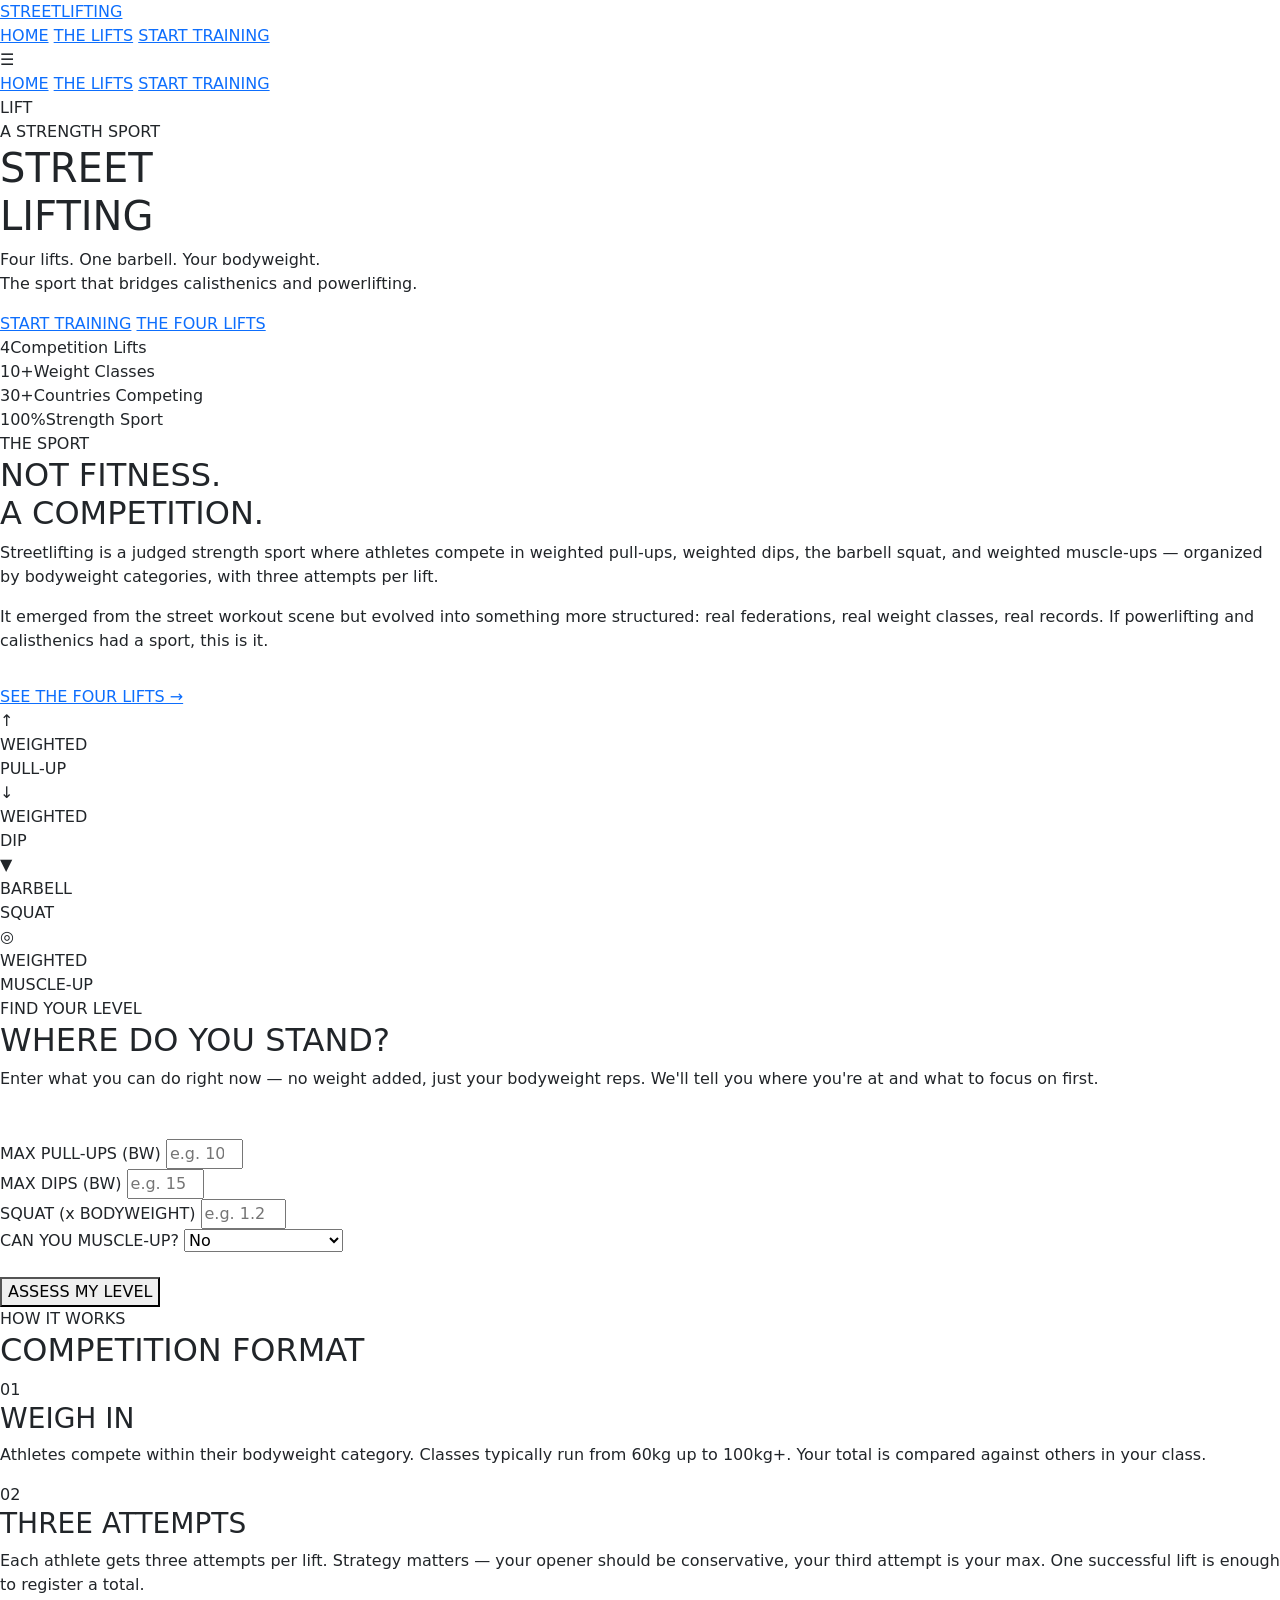
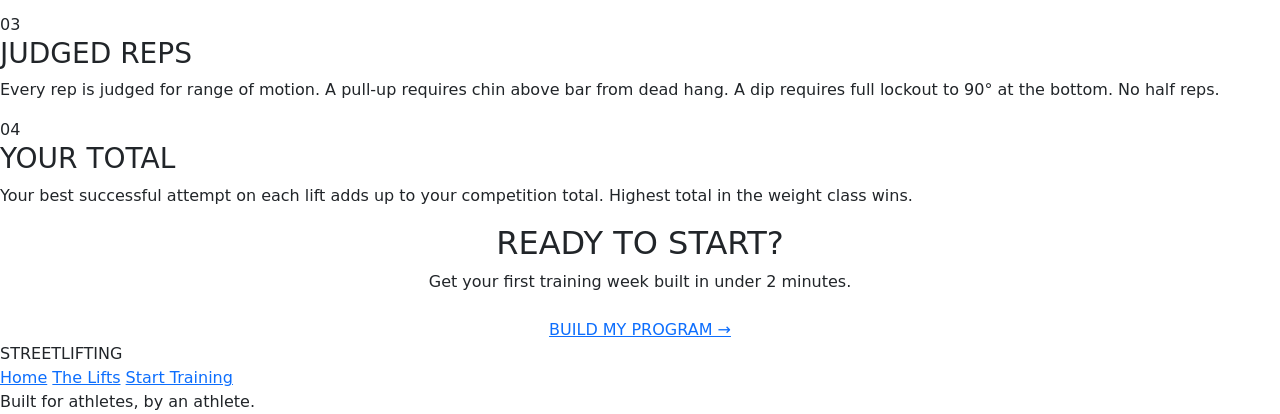
==== index.html @ bc38912b "feat: added html files for all 3 pages" ====
<!DOCTYPE html>
<html lang="en">
<head>
  <meta charset="UTF-8" />
  <meta name="viewport" content="width=device-width, initial-scale=1.0" />
  <title>STREETLIFTING — The Sport</title>
  <link rel="stylesheet" href="https://cdn.jsdelivr.net/npm/bootstrap@5.3.3/dist/css/bootstrap.min.css" />
  <link rel="stylesheet" href="css/style.css" />
  <link href="https://fonts.googleapis.com/css2?family=Bebas+Neue&family=DM+Mono:wght@400;500&family=Inter:wght@300;400;500&display=swap" rel="stylesheet" />
</head>
<body>

  <!-- NAV -->
  <nav class="site-nav" id="navbar">
    <a href="index.html" class="nav-logo">STREETLIFTING</a>
    <div class="nav-links">
      <a href="index.html" class="active">HOME</a>
      <a href="lifts.html">THE LIFTS</a>
      <a href="start.html">START TRAINING</a>
    </div>
    <div class="nav-hamburger" id="hamburger">&#9776;</div>
  </nav>
  <div class="nav-mobile" id="mobileMenu">
    <a href="index.html">HOME</a>
    <a href="lifts.html">THE LIFTS</a>
    <a href="start.html">START TRAINING</a>
  </div>

  <!-- HERO -->
  <section class="hero">
    <div class="hero-bg-text">LIFT</div>
    <div class="hero-content">
      <div class="hero-eyebrow">A STRENGTH SPORT</div>
      <h1 class="hero-title">STREET<br/>LIFTING</h1>
      <p class="hero-sub">Four lifts. One barbell. Your bodyweight.<br/>The sport that bridges calisthenics and powerlifting.</p>
      <div class="hero-cta-row">
        <a href="start.html" class="btn-primary-sl">START TRAINING</a>
        <a href="lifts.html" class="btn-ghost-sl">THE FOUR LIFTS</a>
      </div>
    </div>
    <div class="hero-stats-bar">
      <div class="hero-stat"><span class="stat-num">4</span><span class="stat-label">Competition Lifts</span></div>
      <div class="hero-stat"><span class="stat-num">10+</span><span class="stat-label">Weight Classes</span></div>
      <div class="hero-stat"><span class="stat-num">30+</span><span class="stat-label">Countries Competing</span></div>
      <div class="hero-stat"><span class="stat-num">100%</span><span class="stat-label">Strength Sport</span></div>
    </div>
  </section>

  <!-- WHAT IS IT -->
  <section class="section-dark">
    <div class="container-sl">
      <div class="split-layout">
        <div class="split-text">
          <div class="section-eyebrow">THE SPORT</div>
          <h2 class="section-title">NOT FITNESS.<br/>A COMPETITION.</h2>
          <p class="body-text">Streetlifting is a judged strength sport where athletes compete in weighted pull-ups, weighted dips, the barbell squat, and weighted muscle-ups — organized by bodyweight categories, with three attempts per lift.</p>
          <p class="body-text">It emerged from the street workout scene but evolved into something more structured: real federations, real weight classes, real records. If powerlifting and calisthenics had a sport, this is it.</p>
          <a href="lifts.html" class="btn-ghost-sl mt-3 d-inline-block">SEE THE FOUR LIFTS →</a>
        </div>
        <div class="split-visual">
          <div class="lift-icons-grid">
            <div class="lift-icon-card">
              <div class="lift-icon">↑</div>
              <div class="lift-icon-name">WEIGHTED<br/>PULL-UP</div>
            </div>
            <div class="lift-icon-card">
              <div class="lift-icon">↓</div>
              <div class="lift-icon-name">WEIGHTED<br/>DIP</div>
            </div>
            <div class="lift-icon-card">
              <div class="lift-icon">▼</div>
              <div class="lift-icon-name">BARBELL<br/>SQUAT</div>
            </div>
            <div class="lift-icon-card">
              <div class="lift-icon">◎</div>
              <div class="lift-icon-name">WEIGHTED<br/>MUSCLE-UP</div>
            </div>
          </div>
        </div>
      </div>
    </div>
  </section>

  <!-- SELF ASSESSMENT -->
  <section class="section-accent">
    <div class="container-sl">
      <div class="section-eyebrow">FIND YOUR LEVEL</div>
      <h2 class="section-title">WHERE DO YOU STAND?</h2>
      <p class="body-text mb-5">Enter what you can do right now — no weight added, just your bodyweight reps. We'll tell you where you're at and what to focus on first.</p>

      <div class="assessment-grid" id="assessmentForm">
        <div class="assess-input-group">
          <label class="assess-label">MAX PULL-UPS (BW)</label>
          <input type="number" class="assess-input" id="pullupReps" placeholder="e.g. 10" min="0" max="50" />
        </div>
        <div class="assess-input-group">
          <label class="assess-label">MAX DIPS (BW)</label>
          <input type="number" class="assess-input" id="dipReps" placeholder="e.g. 15" min="0" max="60" />
        </div>
        <div class="assess-input-group">
          <label class="assess-label">SQUAT (x BODYWEIGHT)</label>
          <input type="number" class="assess-input" id="squatBW" placeholder="e.g. 1.2" min="0" max="4" step="0.1" />
        </div>
        <div class="assess-input-group">
          <label class="assess-label">CAN YOU MUSCLE-UP?</label>
          <select class="assess-input" id="muscleupStatus">
            <option value="0">No</option>
            <option value="1">Yes (bodyweight)</option>
            <option value="2">Yes (weighted)</option>
          </select>
        </div>
      </div>

      <button class="btn-primary-sl mt-4" id="assessBtn">ASSESS MY LEVEL</button>

      <div class="assess-result hidden" id="assessResult"></div>
    </div>
  </section>

  <!-- COMPETITION FORMAT -->
  <section class="section-dark">
    <div class="container-sl">
      <div class="section-eyebrow">HOW IT WORKS</div>
      <h2 class="section-title">COMPETITION FORMAT</h2>
      <div class="format-steps">
        <div class="format-step">
          <div class="step-num">01</div>
          <div class="step-content">
            <h3>WEIGH IN</h3>
            <p>Athletes compete within their bodyweight category. Classes typically run from 60kg up to 100kg+. Your total is compared against others in your class.</p>
          </div>
        </div>
        <div class="format-step">
          <div class="step-num">02</div>
          <div class="step-content">
            <h3>THREE ATTEMPTS</h3>
            <p>Each athlete gets three attempts per lift. Strategy matters — your opener should be conservative, your third attempt is your max. One successful lift is enough to register a total.</p>
          </div>
        </div>
        <div class="format-step">
          <div class="step-num">03</div>
          <div class="step-content">
            <h3>JUDGED REPS</h3>
            <p>Every rep is judged for range of motion. A pull-up requires chin above bar from dead hang. A dip requires full lockout to 90° at the bottom. No half reps.</p>
          </div>
        </div>
        <div class="format-step">
          <div class="step-num">04</div>
          <div class="step-content">
            <h3>YOUR TOTAL</h3>
            <p>Your best successful attempt on each lift adds up to your competition total. Highest total in the weight class wins.</p>
          </div>
        </div>
      </div>
    </div>
  </section>

  <!-- CTA -->
  <section class="section-cta">
    <div class="container-sl text-center">
      <h2 class="section-title">READY TO START?</h2>
      <p class="body-text mb-4">Get your first training week built in under 2 minutes.</p>
      <a href="start.html" class="btn-primary-sl">BUILD MY PROGRAM →</a>
    </div>
  </section>

  <!-- FOOTER -->
  <footer class="site-footer">
    <div class="container-sl">
      <div class="footer-top">
        <span class="nav-logo">STREETLIFTING</span>
        <div class="footer-links">
          <a href="index.html">Home</a>
          <a href="lifts.html">The Lifts</a>
          <a href="start.html">Start Training</a>
        </div>
      </div>
      <div class="footer-bottom">
        <span>Built for athletes, by an athlete.</span>
      </div>
    </div>
  </footer>

  <script src="https://cdn.jsdelivr.net/npm/bootstrap@5.3.3/dist/js/bootstrap.bundle.min.js"></script>
  <script src="js/nav.js"></script>
  <script src="js/assessment.js"></script>
</body>
</html>
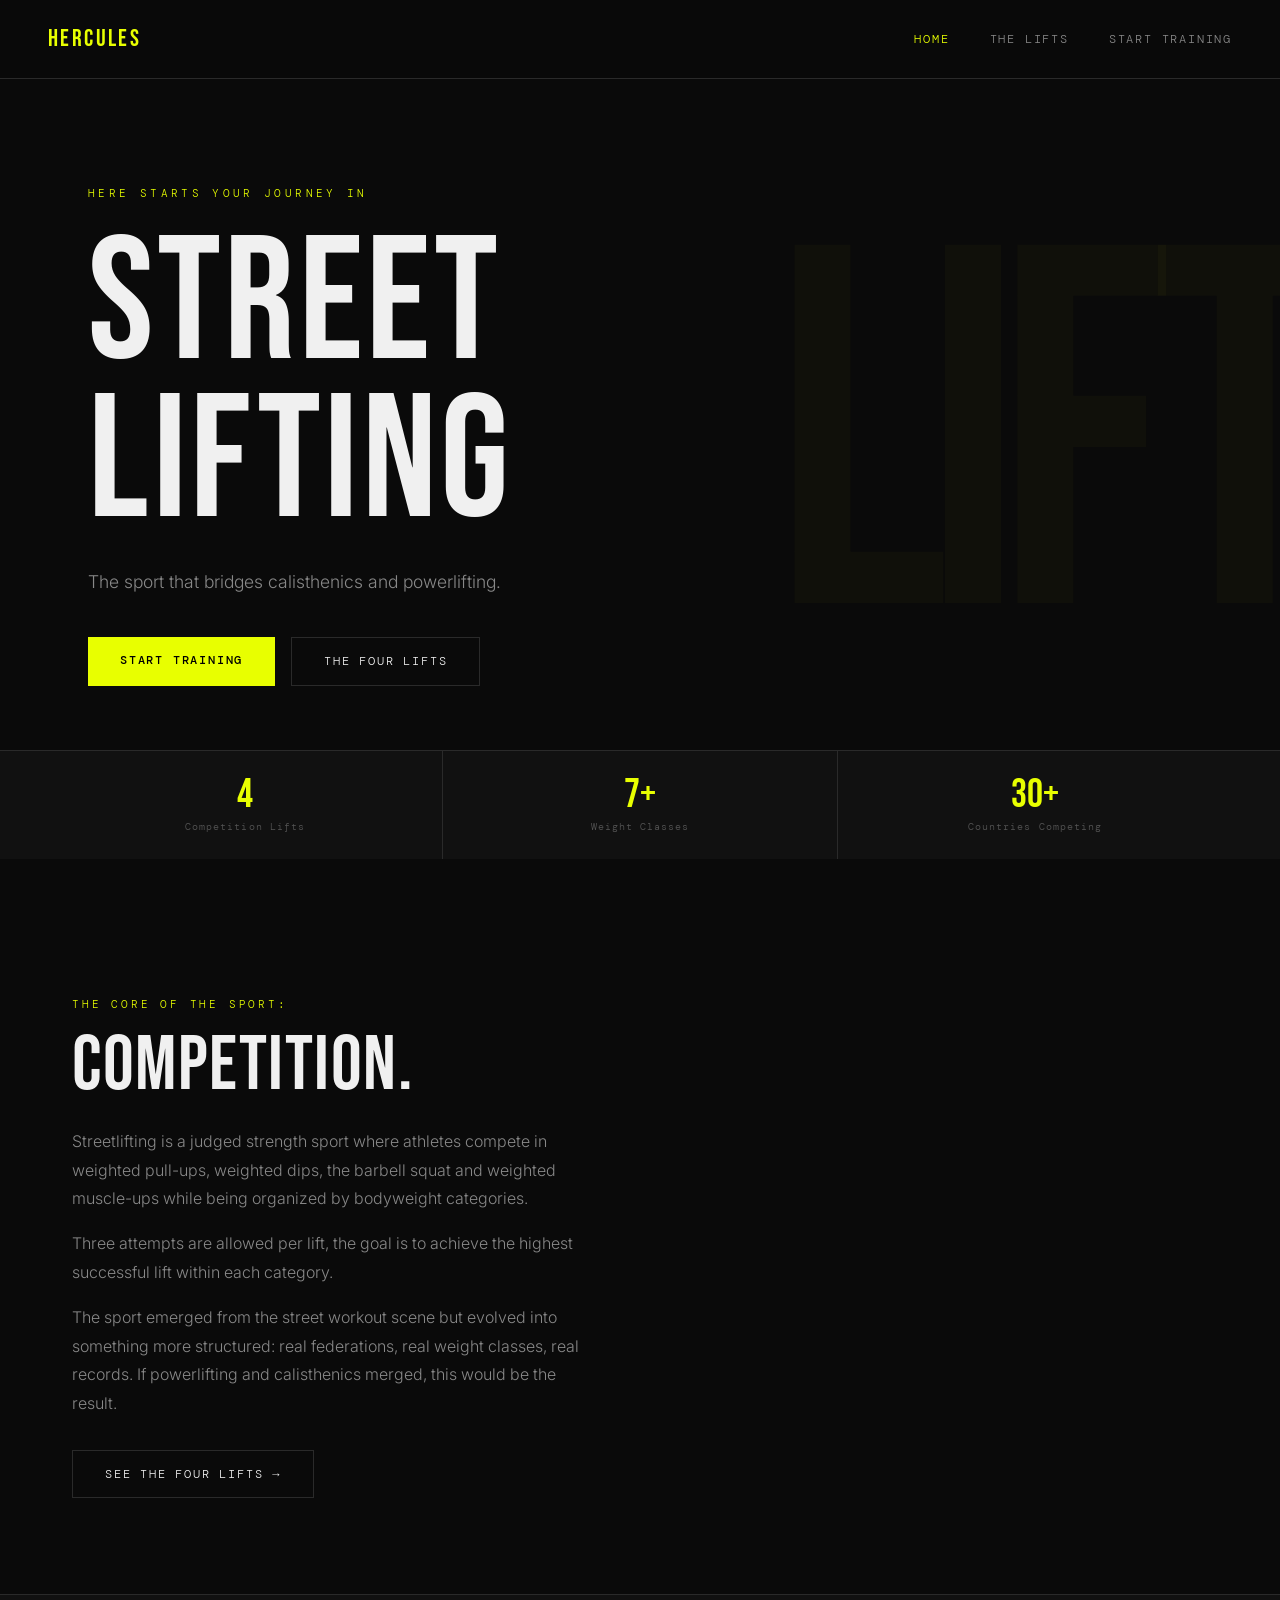
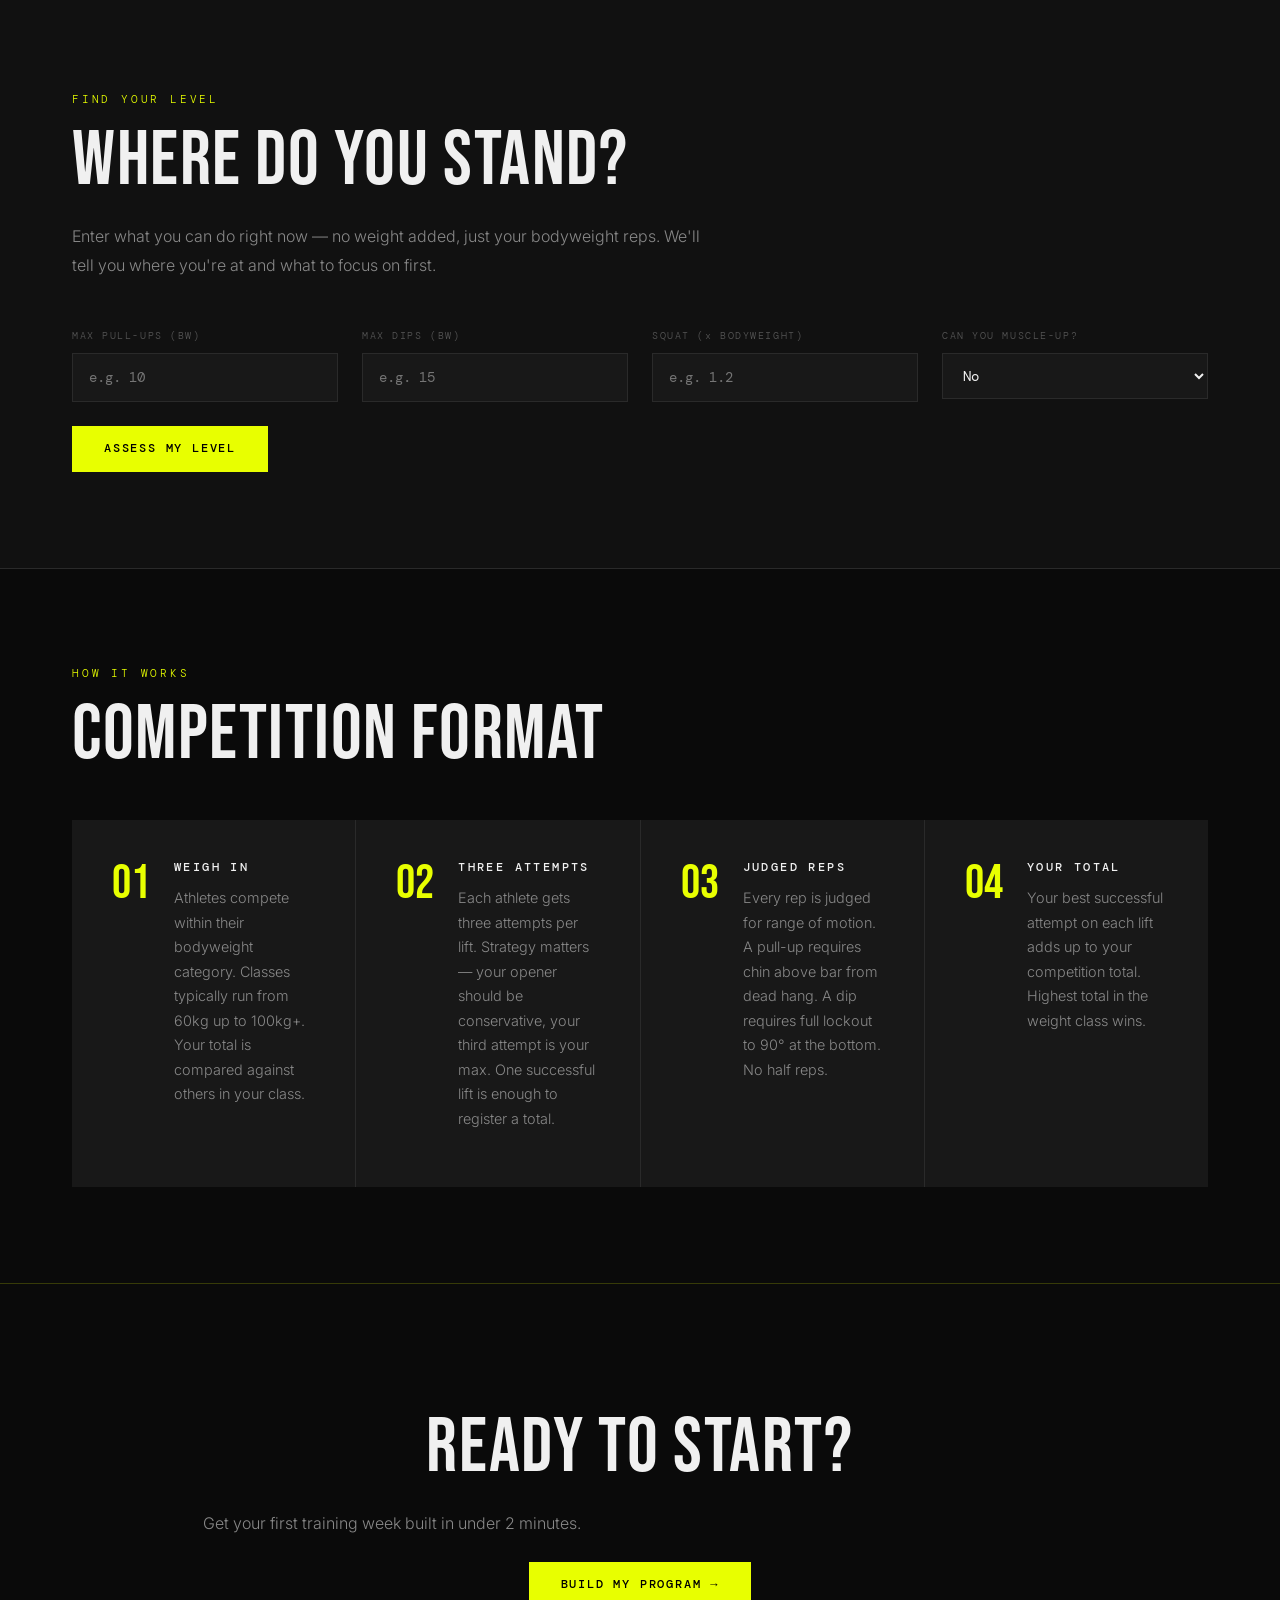
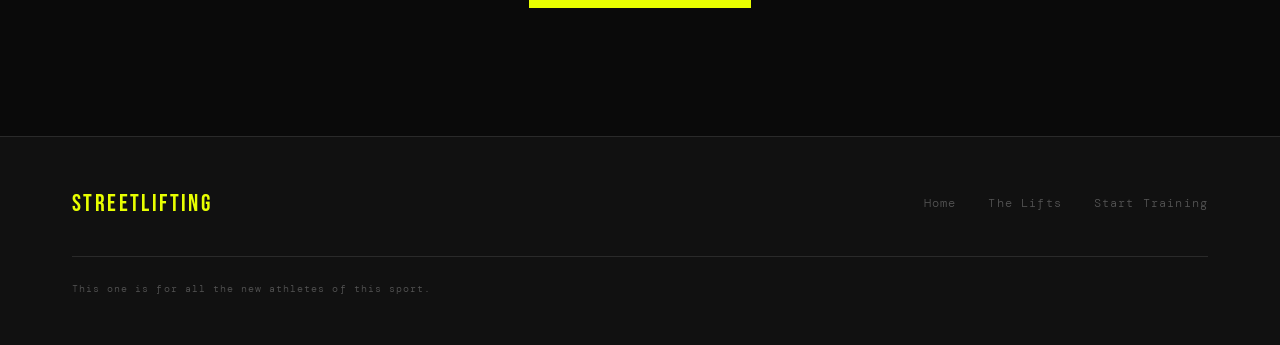
==== commit 91a70bfb: "feat: updated a lot of files (forgot to push earlier)" ====
--- a/index.html
+++ b/index.html
@@ -12,7 +12,7 @@
 
   <!-- NAV -->
   <nav class="site-nav" id="navbar">
-    <a href="index.html" class="nav-logo">STREETLIFTING</a>
+    <a href="index.html" class="nav-logo">HERCULES</a>
     <div class="nav-links">
       <a href="index.html" class="active">HOME</a>
       <a href="lifts.html">THE LIFTS</a>
@@ -30,9 +30,9 @@
   <section class="hero">
     <div class="hero-bg-text">LIFT</div>
     <div class="hero-content">
-      <div class="hero-eyebrow">A STRENGTH SPORT</div>
+      <div class="hero-eyebrow">HERE STARTS YOUR JOURNEY IN</div>
       <h1 class="hero-title">STREET<br/>LIFTING</h1>
-      <p class="hero-sub">Four lifts. One barbell. Your bodyweight.<br/>The sport that bridges calisthenics and powerlifting.</p>
+      <p class="hero-sub">The sport that bridges calisthenics and powerlifting.</p>
       <div class="hero-cta-row">
         <a href="start.html" class="btn-primary-sl">START TRAINING</a>
         <a href="lifts.html" class="btn-ghost-sl">THE FOUR LIFTS</a>
@@ -40,9 +40,8 @@
     </div>
     <div class="hero-stats-bar">
       <div class="hero-stat"><span class="stat-num">4</span><span class="stat-label">Competition Lifts</span></div>
-      <div class="hero-stat"><span class="stat-num">10+</span><span class="stat-label">Weight Classes</span></div>
+      <div class="hero-stat"><span class="stat-num">7+</span><span class="stat-label">Weight Classes</span></div>
       <div class="hero-stat"><span class="stat-num">30+</span><span class="stat-label">Countries Competing</span></div>
-      <div class="hero-stat"><span class="stat-num">100%</span><span class="stat-label">Strength Sport</span></div>
     </div>
   </section>
 
@@ -51,31 +50,12 @@
     <div class="container-sl">
       <div class="split-layout">
         <div class="split-text">
-          <div class="section-eyebrow">THE SPORT</div>
-          <h2 class="section-title">NOT FITNESS.<br/>A COMPETITION.</h2>
-          <p class="body-text">Streetlifting is a judged strength sport where athletes compete in weighted pull-ups, weighted dips, the barbell squat, and weighted muscle-ups — organized by bodyweight categories, with three attempts per lift.</p>
-          <p class="body-text">It emerged from the street workout scene but evolved into something more structured: real federations, real weight classes, real records. If powerlifting and calisthenics had a sport, this is it.</p>
+          <div class="section-eyebrow">THE CORE OF THE SPORT:</div>
+          <h2 class="section-title">COMPETITION.</h2>
+          <p class="body-text">Streetlifting is a judged strength sport where athletes compete in weighted pull-ups, weighted dips, the barbell squat and weighted muscle-ups while being organized by bodyweight categories.</p>
+          <p class="body-text">Three attempts are allowed per lift, the goal is to achieve the highest successful lift within each category.</p>
+          <p class="body-text">The sport emerged from the street workout scene but evolved into something more structured: real federations, real weight classes, real records. If powerlifting and calisthenics merged, this would be the result.</p>
           <a href="lifts.html" class="btn-ghost-sl mt-3 d-inline-block">SEE THE FOUR LIFTS →</a>
-        </div>
-        <div class="split-visual">
-          <div class="lift-icons-grid">
-            <div class="lift-icon-card">
-              <div class="lift-icon">↑</div>
-              <div class="lift-icon-name">WEIGHTED<br/>PULL-UP</div>
-            </div>
-            <div class="lift-icon-card">
-              <div class="lift-icon">↓</div>
-              <div class="lift-icon-name">WEIGHTED<br/>DIP</div>
-            </div>
-            <div class="lift-icon-card">
-              <div class="lift-icon">▼</div>
-              <div class="lift-icon-name">BARBELL<br/>SQUAT</div>
-            </div>
-            <div class="lift-icon-card">
-              <div class="lift-icon">◎</div>
-              <div class="lift-icon-name">WEIGHTED<br/>MUSCLE-UP</div>
-            </div>
-          </div>
         </div>
       </div>
     </div>
@@ -176,7 +156,7 @@
         </div>
       </div>
       <div class="footer-bottom">
-        <span>Built for athletes, by an athlete.</span>
+        <span>This one is for all the new athletes of this sport.</span>
       </div>
     </div>
   </footer>
--- a/css/style.css
+++ b/css/style.css
@@ -0,0 +1,982 @@
+/* ============================================
+   STREETLIFTING — Global Styles
+   Dark industrial aesthetic. Bebas Neue + DM Mono.
+   ============================================ */
+
+:root {
+  --bg-black: #0a0a0a;
+  --bg-dark: #111111;
+  --bg-card: #181818;
+  --bg-card-hover: #202020;
+  --accent: #e8ff00;
+  --accent-dim: #b8cc00;
+  --text-primary: #f0f0f0;
+  --text-secondary: #888888;
+  --text-muted: #555555;
+  --border: #2a2a2a;
+  --border-accent: #e8ff0033;
+  --red: #ff4444;
+  --green: #44ff88;
+  --font-display: 'Bebas Neue', sans-serif;
+  --font-mono: 'DM Mono', monospace;
+  --font-body: 'Inter', sans-serif;
+}
+
+*, *::before, *::after { box-sizing: border-box; margin: 0; padding: 0; }
+
+html { scroll-behavior: smooth; }
+
+body {
+  background: var(--bg-black);
+  color: var(--text-primary);
+  font-family: var(--font-body);
+  font-weight: 300;
+  line-height: 1.6;
+  overflow-x: hidden;
+}
+
+/* ============================================
+   NAVIGATION
+   ============================================ */
+
+.site-nav {
+  position: fixed;
+  top: 0; left: 0; right: 0;
+  z-index: 100;
+  display: flex;
+  align-items: center;
+  justify-content: space-between;
+  padding: 1.25rem 3rem;
+  background: rgba(10,10,10,0.92);
+  backdrop-filter: blur(12px);
+  border-bottom: 1px solid var(--border);
+  transition: padding 0.3s ease;
+}
+
+.site-nav.scrolled {
+  padding: 0.85rem 3rem;
+}
+
+.nav-logo {
+  font-family: var(--font-display);
+  font-size: 1.5rem;
+  letter-spacing: 0.1em;
+  color: var(--accent);
+  text-decoration: none;
+}
+
+.nav-links {
+  display: flex;
+  gap: 2.5rem;
+}
+
+.nav-links a {
+  font-family: var(--font-mono);
+  font-size: 0.75rem;
+  letter-spacing: 0.15em;
+  color: var(--text-secondary);
+  text-decoration: none;
+  transition: color 0.2s;
+}
+
+.nav-links a:hover,
+.nav-links a.active {
+  color: var(--accent);
+}
+
+.nav-hamburger {
+  display: none;
+  font-size: 1.5rem;
+  color: var(--text-primary);
+  cursor: pointer;
+}
+
+.nav-mobile {
+  display: none;
+  position: fixed;
+  top: 60px; left: 0; right: 0;
+  z-index: 99;
+  background: var(--bg-dark);
+  border-bottom: 1px solid var(--border);
+  flex-direction: column;
+  padding: 1rem 2rem;
+  gap: 1rem;
+}
+
+.nav-mobile.open { display: flex; }
+
+.nav-mobile a {
+  font-family: var(--font-mono);
+  font-size: 0.85rem;
+  letter-spacing: 0.15em;
+  color: var(--text-secondary);
+  text-decoration: none;
+  padding: 0.5rem 0;
+  border-bottom: 1px solid var(--border);
+}
+
+@media (max-width: 768px) {
+  .site-nav { padding: 1rem 1.5rem; }
+  .nav-links { display: none; }
+  .nav-hamburger { display: block; }
+}
+
+/* ============================================
+   LAYOUT
+   ============================================ */
+
+.container-sl {
+  max-width: 1200px;
+  margin: 0 auto;
+  padding: 0 2rem;
+}
+
+.section-dark {
+  background: var(--bg-black);
+  padding: 6rem 0;
+}
+
+.section-accent {
+  background: var(--bg-dark);
+  padding: 6rem 0;
+  border-top: 1px solid var(--border);
+  border-bottom: 1px solid var(--border);
+}
+
+.section-cta {
+  background: var(--bg-black);
+  padding: 8rem 0;
+  border-top: 1px solid var(--border-accent);
+}
+
+/* ============================================
+   TYPOGRAPHY
+   ============================================ */
+
+.hero-title {
+  font-family: var(--font-display);
+  font-size: clamp(5rem, 15vw, 11rem);
+  line-height: 0.9;
+  letter-spacing: 0.02em;
+  color: var(--text-primary);
+}
+
+.section-title {
+  font-family: var(--font-display);
+  font-size: clamp(2.5rem, 6vw, 5rem);
+  line-height: 0.95;
+  letter-spacing: 0.02em;
+  color: var(--text-primary);
+  margin-bottom: 1.5rem;
+}
+
+.section-eyebrow {
+  font-family: var(--font-mono);
+  font-size: 0.7rem;
+  letter-spacing: 0.25em;
+  color: var(--accent);
+  margin-bottom: 1rem;
+}
+
+.body-text {
+  font-size: 1rem;
+  color: var(--text-secondary);
+  line-height: 1.8;
+  max-width: 640px;
+  margin-bottom: 1rem;
+}
+
+/* ============================================
+   HERO
+   ============================================ */
+
+.hero {
+  min-height: 100vh;
+  display: flex;
+  flex-direction: column;
+  justify-content: center;
+  padding-top: 80px;
+  position: relative;
+  overflow: hidden;
+  background: var(--bg-black);
+}
+
+.hero-bg-text {
+  position: absolute;
+  font-family: var(--font-display);
+  font-size: clamp(15rem, 40vw, 35rem);
+  color: rgba(232, 255, 0, 0.025);
+  right: -2rem;
+  top: 50%;
+  transform: translateY(-50%);
+  pointer-events: none;
+  letter-spacing: -0.05em;
+  line-height: 1;
+}
+
+.hero-content {
+  padding: 4rem 3rem;
+  max-width: 1200px;
+  margin: 0 auto;
+  width: 100%;
+  animation: fadeUp 0.8s ease both;
+}
+
+.hero-eyebrow {
+  font-family: var(--font-mono);
+  font-size: 0.7rem;
+  letter-spacing: 0.3em;
+  color: var(--accent);
+  margin-bottom: 1.5rem;
+}
+
+.hero-sub {
+  font-size: 1.1rem;
+  color: var(--text-secondary);
+  margin: 1.5rem 0 2.5rem;
+  line-height: 1.7;
+}
+
+.hero-cta-row {
+  display: flex;
+  gap: 1rem;
+  flex-wrap: wrap;
+}
+
+.hero-stats-bar {
+  display: flex;
+  border-top: 1px solid var(--border);
+  background: var(--bg-dark);
+  padding: 0 3rem;
+}
+
+.hero-stat {
+  flex: 1;
+  display: flex;
+  flex-direction: column;
+  align-items: center;
+  padding: 1.5rem 1rem;
+  border-right: 1px solid var(--border);
+}
+
+.hero-stat:last-child { border-right: none; }
+
+.stat-num {
+  font-family: var(--font-display);
+  font-size: 2.5rem;
+  color: var(--accent);
+  line-height: 1;
+}
+
+.stat-label {
+  font-family: var(--font-mono);
+  font-size: 0.65rem;
+  letter-spacing: 0.1em;
+  color: var(--text-muted);
+  margin-top: 0.25rem;
+  text-align: center;
+}
+
+@media (max-width: 600px) {
+  .hero-content { padding: 3rem 1.5rem; }
+  .hero-stats-bar { padding: 0; flex-wrap: wrap; }
+  .hero-stat { flex: 0 0 50%; border-bottom: 1px solid var(--border); }
+}
+
+/* ============================================
+   BUTTONS
+   ============================================ */
+
+.btn-primary-sl {
+  display: inline-block;
+  background: var(--accent);
+  color: #000;
+  font-family: var(--font-mono);
+  font-size: 0.75rem;
+  font-weight: 500;
+  letter-spacing: 0.15em;
+  padding: 0.85rem 2rem;
+  text-decoration: none;
+  border: none;
+  cursor: pointer;
+  transition: background 0.2s, transform 0.15s;
+}
+
+.btn-primary-sl:hover {
+  background: var(--accent-dim);
+  transform: translateY(-1px);
+}
+
+.btn-ghost-sl {
+  display: inline-block;
+  background: transparent;
+  color: var(--text-primary);
+  font-family: var(--font-mono);
+  font-size: 0.75rem;
+  letter-spacing: 0.15em;
+  padding: 0.85rem 2rem;
+  text-decoration: none;
+  border: 1px solid var(--border);
+  cursor: pointer;
+  transition: border-color 0.2s, color 0.2s;
+}
+
+.btn-ghost-sl:hover {
+  border-color: var(--accent);
+  color: var(--accent);
+}
+
+/* ============================================
+   HOME — SPLIT LAYOUT
+   ============================================ */
+
+.split-layout {
+  display: grid;
+  grid-template-columns: 1fr 1fr;
+  gap: 6rem;
+  align-items: center;
+}
+
+.lift-icons-grid {
+  display: grid;
+  grid-template-columns: 1fr 1fr;
+  gap: 1px;
+  background: var(--border);
+}
+
+.lift-icon-card {
+  background: var(--bg-card);
+  padding: 2.5rem;
+  display: flex;
+  flex-direction: column;
+  align-items: center;
+  gap: 1rem;
+  transition: background 0.2s;
+}
+
+.lift-icon-card:hover { background: var(--bg-card-hover); }
+
+.lift-icon {
+  font-size: 2.5rem;
+  color: var(--accent);
+}
+
+.lift-icon-name {
+  font-family: var(--font-mono);
+  font-size: 0.65rem;
+  letter-spacing: 0.15em;
+  color: var(--text-muted);
+  text-align: center;
+}
+
+@media (max-width: 900px) {
+  .split-layout { grid-template-columns: 1fr; gap: 3rem; }
+}
+
+/* ============================================
+   ASSESSMENT (HOME)
+   ============================================ */
+
+.assessment-grid {
+  display: grid;
+  grid-template-columns: repeat(auto-fit, minmax(200px, 1fr));
+  gap: 1.5rem;
+  margin-top: 2rem;
+}
+
+.assess-input-group { display: flex; flex-direction: column; gap: 0.5rem; }
+
+.assess-label {
+  font-family: var(--font-mono);
+  font-size: 0.65rem;
+  letter-spacing: 0.15em;
+  color: var(--text-muted);
+}
+
+.assess-input {
+  background: var(--bg-card);
+  border: 1px solid var(--border);
+  color: var(--text-primary);
+  padding: 0.75rem 1rem;
+  font-family: var(--font-mono);
+  font-size: 0.9rem;
+  outline: none;
+  transition: border-color 0.2s;
+  width: 100%;
+}
+
+.assess-input:focus { border-color: var(--accent); }
+
+.assess-result {
+  margin-top: 2.5rem;
+  padding: 2rem;
+  background: var(--bg-card);
+  border-left: 3px solid var(--accent);
+  animation: fadeUp 0.4s ease both;
+}
+
+.assess-result-level {
+  font-family: var(--font-display);
+  font-size: 3rem;
+  color: var(--accent);
+  line-height: 1;
+}
+
+.assess-result-text {
+  font-family: var(--font-mono);
+  font-size: 0.85rem;
+  color: var(--text-secondary);
+  margin-top: 0.75rem;
+  line-height: 1.7;
+}
+
+/* ============================================
+   COMPETITION FORMAT STEPS
+   ============================================ */
+
+.format-steps {
+  display: grid;
+  grid-template-columns: repeat(auto-fit, minmax(260px, 1fr));
+  gap: 1px;
+  background: var(--border);
+  margin-top: 3rem;
+}
+
+.format-step {
+  background: var(--bg-card);
+  padding: 2.5rem;
+  display: flex;
+  gap: 1.5rem;
+}
+
+.step-num {
+  font-family: var(--font-display);
+  font-size: 3rem;
+  color: var(--accent);
+  line-height: 1;
+  flex-shrink: 0;
+}
+
+.step-content h3 {
+  font-family: var(--font-mono);
+  font-size: 0.75rem;
+  letter-spacing: 0.2em;
+  color: var(--text-primary);
+  margin-bottom: 0.75rem;
+}
+
+.step-content p {
+  font-size: 0.9rem;
+  color: var(--text-secondary);
+  line-height: 1.7;
+}
+
+/* ============================================
+   PAGE HEADER
+   ============================================ */
+
+.page-header {
+  padding: 10rem 0 5rem;
+  background: var(--bg-black);
+  border-bottom: 1px solid var(--border);
+}
+
+.page-header .container-sl { max-width: 1200px; margin: 0 auto; padding: 0 2rem; }
+
+/* ============================================
+   LIFTS PAGE — TABS
+   ============================================ */
+
+.lift-tabs {
+  display: flex;
+  flex-wrap: wrap;
+  gap: 1px;
+  background: var(--border);
+  margin-bottom: 4rem;
+}
+
+.lift-tab {
+  flex: 1;
+  min-width: 160px;
+  background: var(--bg-card);
+  border: none;
+  color: var(--text-muted);
+  font-family: var(--font-mono);
+  font-size: 0.65rem;
+  letter-spacing: 0.15em;
+  padding: 1.25rem 1rem;
+  cursor: pointer;
+  transition: all 0.2s;
+}
+
+.lift-tab:hover { color: var(--text-primary); background: var(--bg-card-hover); }
+.lift-tab.active { background: var(--accent); color: #000; }
+
+.lift-panel { display: none; }
+.lift-panel.active { display: block; animation: fadeUp 0.3s ease both; }
+
+.lift-detail-layout {
+  display: grid;
+  grid-template-columns: 1fr 380px;
+  gap: 4rem;
+  align-items: start;
+}
+
+@media (max-width: 1000px) {
+  .lift-detail-layout { grid-template-columns: 1fr; }
+}
+
+.lift-badge {
+  font-family: var(--font-mono);
+  font-size: 0.65rem;
+  letter-spacing: 0.2em;
+  color: #000;
+  background: var(--accent);
+  padding: 0.25rem 0.75rem;
+  display: inline-block;
+  margin-bottom: 1rem;
+}
+
+.lift-detail-title {
+  font-family: var(--font-display);
+  font-size: clamp(2.5rem, 5vw, 4rem);
+  letter-spacing: 0.02em;
+  color: var(--text-primary);
+  margin-bottom: 1.25rem;
+}
+
+.detail-block { margin-top: 2.5rem; }
+
+.detail-heading {
+  font-family: var(--font-mono);
+  font-size: 0.65rem;
+  letter-spacing: 0.2em;
+  color: var(--accent);
+  margin-bottom: 1rem;
+}
+
+.standards-list, .redlight-list {
+  list-style: none;
+  display: flex;
+  flex-direction: column;
+  gap: 0.6rem;
+}
+
+.standards-list li, .redlight-list li {
+  font-size: 0.92rem;
+  color: var(--text-secondary);
+  padding-left: 1.25rem;
+  position: relative;
+  line-height: 1.6;
+}
+
+.standards-list li::before {
+  content: '✓';
+  position: absolute;
+  left: 0;
+  color: var(--green);
+  font-size: 0.75rem;
+}
+
+.redlight-list li::before {
+  content: '✗';
+  position: absolute;
+  left: 0;
+  color: var(--red);
+  font-size: 0.75rem;
+}
+
+/* Standards table */
+.standards-table-wrap {
+  background: var(--bg-card);
+  padding: 1.75rem;
+  border: 1px solid var(--border);
+  margin-bottom: 2rem;
+}
+
+.standards-table {
+  width: 100%;
+  border-collapse: collapse;
+  font-family: var(--font-mono);
+  font-size: 0.78rem;
+}
+
+.standards-table th {
+  color: var(--text-muted);
+  font-size: 0.62rem;
+  letter-spacing: 0.15em;
+  padding: 0.5rem 0;
+  text-align: left;
+  border-bottom: 1px solid var(--border);
+}
+
+.standards-table td {
+  padding: 0.65rem 0;
+  border-bottom: 1px solid var(--border);
+  color: var(--text-secondary);
+}
+
+.standards-table td:first-child { color: var(--text-primary); }
+.standards-table tr:last-child td { border-bottom: none; color: var(--accent); }
+
+/* Accessory exercises */
+.accessory-wrap {
+  background: var(--bg-card);
+  padding: 1.75rem;
+  border: 1px solid var(--border);
+}
+
+.accessory-filter-row {
+  display: flex;
+  gap: 0.5rem;
+  margin-bottom: 1.25rem;
+  flex-wrap: wrap;
+}
+
+.accessory-filter {
+  background: transparent;
+  border: 1px solid var(--border);
+  color: var(--text-muted);
+  font-family: var(--font-mono);
+  font-size: 0.62rem;
+  letter-spacing: 0.15em;
+  padding: 0.4rem 0.85rem;
+  cursor: pointer;
+  transition: all 0.2s;
+}
+
+.accessory-filter:hover { border-color: var(--accent); color: var(--accent); }
+.accessory-filter.active { background: var(--accent); color: #000; border-color: var(--accent); }
+
+.accessory-results { display: flex; flex-direction: column; gap: 0.75rem; }
+
+.exercise-card {
+  background: var(--bg-black);
+  border: 1px solid var(--border);
+  padding: 1rem;
+  animation: fadeUp 0.3s ease both;
+}
+
+.exercise-card-name {
+  font-family: var(--font-mono);
+  font-size: 0.78rem;
+  color: var(--text-primary);
+  letter-spacing: 0.05em;
+  margin-bottom: 0.3rem;
+}
+
+.exercise-card-meta {
+  font-size: 0.75rem;
+  color: var(--text-muted);
+}
+
+.api-loading {
+  font-family: var(--font-mono);
+  font-size: 0.75rem;
+  color: var(--text-muted);
+  letter-spacing: 0.1em;
+  padding: 1rem 0;
+}
+
+/* ============================================
+   START TRAINING — TOOLS
+   ============================================ */
+
+.tool-block {
+  border: 1px solid var(--border);
+  background: var(--bg-card);
+  padding: 3rem;
+  margin-bottom: 2rem;
+}
+
+.tool-header {
+  display: flex;
+  gap: 2rem;
+  align-items: flex-start;
+  margin-bottom: 2.5rem;
+  padding-bottom: 2rem;
+  border-bottom: 1px solid var(--border);
+}
+
+.tool-num {
+  font-family: var(--font-display);
+  font-size: 4rem;
+  color: var(--accent);
+  line-height: 1;
+  flex-shrink: 0;
+}
+
+.tool-title {
+  font-family: var(--font-display);
+  font-size: clamp(1.8rem, 4vw, 3rem);
+  letter-spacing: 0.02em;
+  color: var(--text-primary);
+  margin-bottom: 0.5rem;
+}
+
+.tool-subtitle {
+  font-size: 0.9rem;
+  color: var(--text-muted);
+}
+
+.tool-inputs-row {
+  display: flex;
+  gap: 1rem;
+  align-items: flex-end;
+  flex-wrap: wrap;
+}
+
+.tool-input-group { display: flex; flex-direction: column; gap: 0.5rem; }
+
+/* Dashboard cards */
+.dashboard-cards {
+  display: grid;
+  grid-template-columns: repeat(auto-fit, minmax(160px, 1fr));
+  gap: 1px;
+  background: var(--border);
+  margin-top: 2rem;
+}
+
+.dash-card {
+  background: var(--bg-black);
+  padding: 1.75rem 1.5rem;
+  display: flex;
+  flex-direction: column;
+  gap: 0.35rem;
+  transition: background 0.2s;
+}
+
+.dash-card:hover { background: var(--bg-card-hover); }
+
+.dash-card-label {
+  font-family: var(--font-mono);
+  font-size: 0.6rem;
+  letter-spacing: 0.15em;
+  color: var(--text-muted);
+}
+
+.dash-card-value {
+  font-family: var(--font-display);
+  font-size: 2.5rem;
+  color: var(--accent);
+  line-height: 1;
+}
+
+.dash-card-sub {
+  font-family: var(--font-mono);
+  font-size: 0.62rem;
+  color: var(--text-muted);
+}
+
+/* Attempt calculator */
+.attempt-grid {
+  display: grid;
+  grid-template-columns: repeat(auto-fit, minmax(200px, 1fr));
+  gap: 1.5rem;
+}
+
+.attempt-lift-input { display: flex; flex-direction: column; gap: 0.5rem; }
+
+.attempts-result {
+  margin-top: 2rem;
+  animation: fadeUp 0.3s ease both;
+}
+
+.attempts-table-wrap {
+  overflow-x: auto;
+  margin-bottom: 1rem;
+}
+
+.attempts-table {
+  width: 100%;
+  border-collapse: collapse;
+  font-family: var(--font-mono);
+  font-size: 0.8rem;
+  border: 1px solid var(--border);
+}
+
+.attempts-table th {
+  background: var(--bg-black);
+  color: var(--text-muted);
+  font-size: 0.62rem;
+  letter-spacing: 0.15em;
+  padding: 1rem;
+  text-align: left;
+  border-bottom: 1px solid var(--border);
+}
+
+.attempt-pct {
+  color: var(--text-muted);
+  font-size: 0.55rem;
+  display: block;
+}
+
+.attempts-table td {
+  padding: 1rem;
+  border-bottom: 1px solid var(--border);
+  color: var(--text-secondary);
+}
+
+.attempts-table td:first-child { color: var(--text-primary); }
+.attempts-table td:nth-child(4) { color: var(--accent); }
+.attempts-table tr:last-child td { border-bottom: none; }
+
+.attempt-note {
+  font-family: var(--font-mono);
+  font-size: 0.72rem;
+  color: var(--text-muted);
+  letter-spacing: 0.05em;
+  border-left: 2px solid var(--accent);
+  padding-left: 1rem;
+}
+
+/* Program builder */
+.program-inputs { display: flex; flex-direction: column; gap: 1.5rem; }
+
+.program-inputs-row {
+  display: grid;
+  grid-template-columns: repeat(auto-fit, minmax(200px, 1fr));
+  gap: 1.5rem;
+}
+
+.program-result { margin-top: 2.5rem; animation: fadeUp 0.3s ease both; }
+
+.program-result-header {
+  margin-bottom: 2rem;
+  padding-bottom: 1.5rem;
+  border-bottom: 1px solid var(--border);
+}
+
+.program-result-title {
+  font-family: var(--font-display);
+  font-size: 2rem;
+  color: var(--accent);
+  letter-spacing: 0.05em;
+}
+
+.program-result-sub {
+  font-family: var(--font-mono);
+  font-size: 0.75rem;
+  color: var(--text-muted);
+  margin-top: 0.5rem;
+}
+
+.session-cards {
+  display: grid;
+  grid-template-columns: repeat(auto-fit, minmax(280px, 1fr));
+  gap: 1px;
+  background: var(--border);
+  margin-bottom: 1.5rem;
+}
+
+.session-card {
+  background: var(--bg-black);
+  padding: 2rem;
+  animation: fadeUp 0.4s ease both;
+}
+
+.session-day {
+  font-family: var(--font-mono);
+  font-size: 0.62rem;
+  letter-spacing: 0.2em;
+  color: var(--accent);
+  margin-bottom: 0.75rem;
+}
+
+.session-name {
+  font-family: var(--font-display);
+  font-size: 1.5rem;
+  color: var(--text-primary);
+  margin-bottom: 1.25rem;
+  line-height: 1;
+}
+
+.session-exercises { display: flex; flex-direction: column; gap: 0.6rem; }
+
+.session-ex {
+  display: flex;
+  justify-content: space-between;
+  align-items: baseline;
+  padding-bottom: 0.5rem;
+  border-bottom: 1px solid var(--border);
+}
+
+.session-ex:last-child { border-bottom: none; }
+
+.session-ex-name {
+  font-size: 0.85rem;
+  color: var(--text-secondary);
+}
+
+.session-ex-target {
+  font-family: var(--font-mono);
+  font-size: 0.75rem;
+  color: var(--accent);
+}
+
+.program-note {
+  background: var(--bg-card);
+  border-left: 3px solid var(--accent);
+  padding: 1.25rem 1.5rem;
+  font-size: 0.88rem;
+  color: var(--text-secondary);
+  line-height: 1.7;
+}
+
+/* ============================================
+   FOOTER
+   ============================================ */
+
+.site-footer {
+  background: var(--bg-dark);
+  border-top: 1px solid var(--border);
+  padding: 3rem 0;
+}
+
+.footer-top {
+  display: flex;
+  justify-content: space-between;
+  align-items: center;
+  padding-bottom: 2rem;
+  border-bottom: 1px solid var(--border);
+  margin-bottom: 1.5rem;
+  flex-wrap: wrap;
+  gap: 1rem;
+}
+
+.footer-links {
+  display: flex;
+  gap: 2rem;
+}
+
+.footer-links a {
+  font-family: var(--font-mono);
+  font-size: 0.72rem;
+  letter-spacing: 0.1em;
+  color: var(--text-muted);
+  text-decoration: none;
+  transition: color 0.2s;
+}
+
+.footer-links a:hover { color: var(--accent); }
+
+.footer-bottom {
+  font-family: var(--font-mono);
+  font-size: 0.65rem;
+  letter-spacing: 0.1em;
+  color: var(--text-muted);
+}
+
+/* ============================================
+   UTILITIES
+   ============================================ */
+
+.hidden { display: none !important; }
+
+@keyframes fadeUp {
+  from { opacity: 0; transform: translateY(16px); }
+  to   { opacity: 1; transform: translateY(0); }
+}
+
+/* Bootstrap override — kill purple */
+.btn { border-radius: 0; }
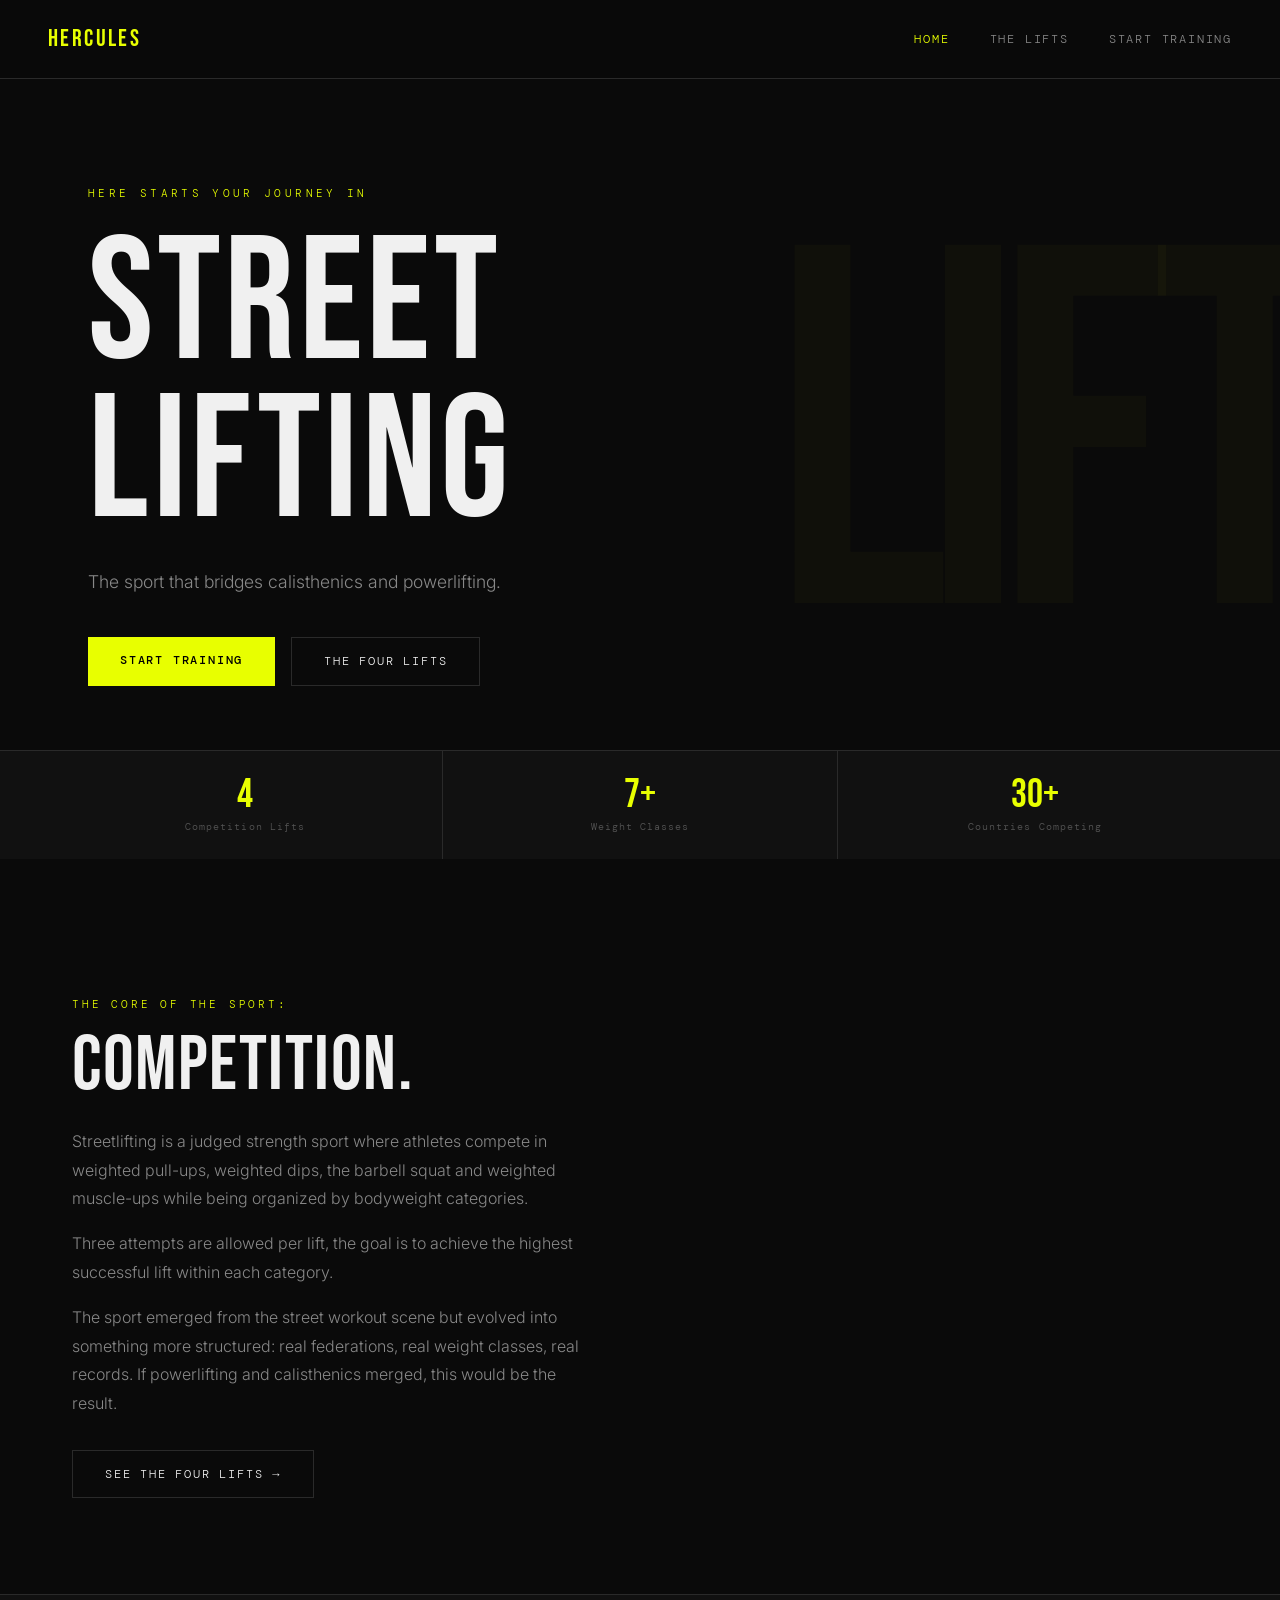
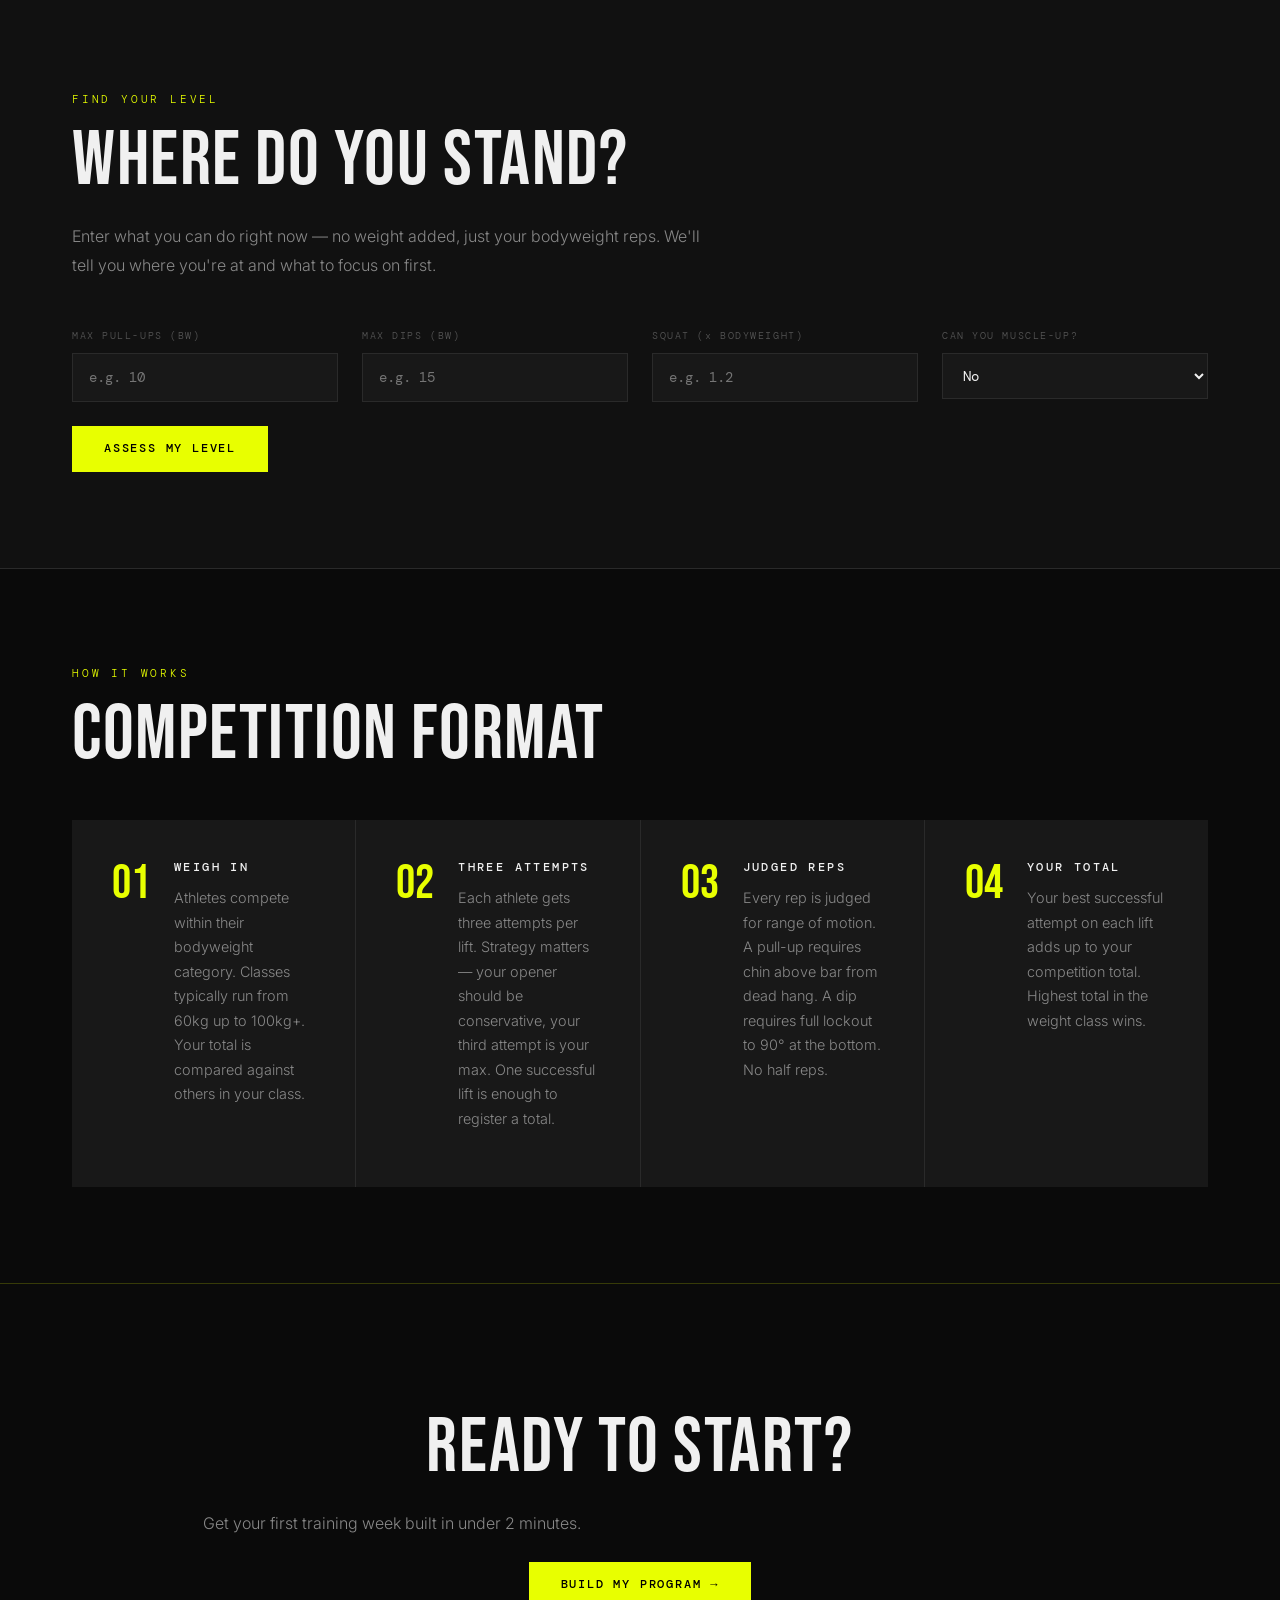
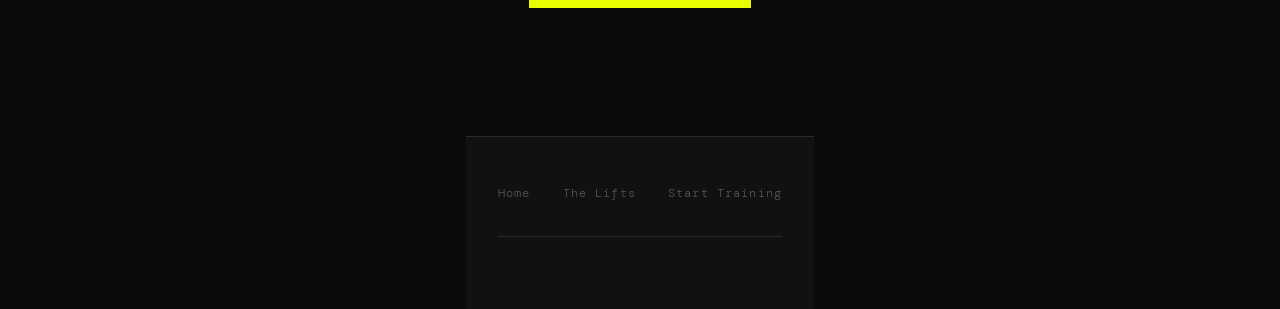
==== commit dafb829a: "fixed footer+footer content" ====
--- a/index.html
+++ b/index.html
@@ -148,15 +148,11 @@
   <footer class="site-footer">
     <div class="container-sl">
       <div class="footer-top">
-        <span class="nav-logo">STREETLIFTING</span>
         <div class="footer-links">
           <a href="index.html">Home</a>
           <a href="lifts.html">The Lifts</a>
           <a href="start.html">Start Training</a>
         </div>
-      </div>
-      <div class="footer-bottom">
-        <span>This one is for all the new athletes of this sport.</span>
       </div>
     </div>
   </footer>
--- a/css/style.css
+++ b/css/style.css
@@ -931,6 +931,10 @@
   background: var(--bg-dark);
   border-top: 1px solid var(--border);
   padding: 3rem 0;
+  display: table;
+  text-align: center;
+  margin-left: auto;
+  margin-right: auto;
 }
 
 .footer-top {
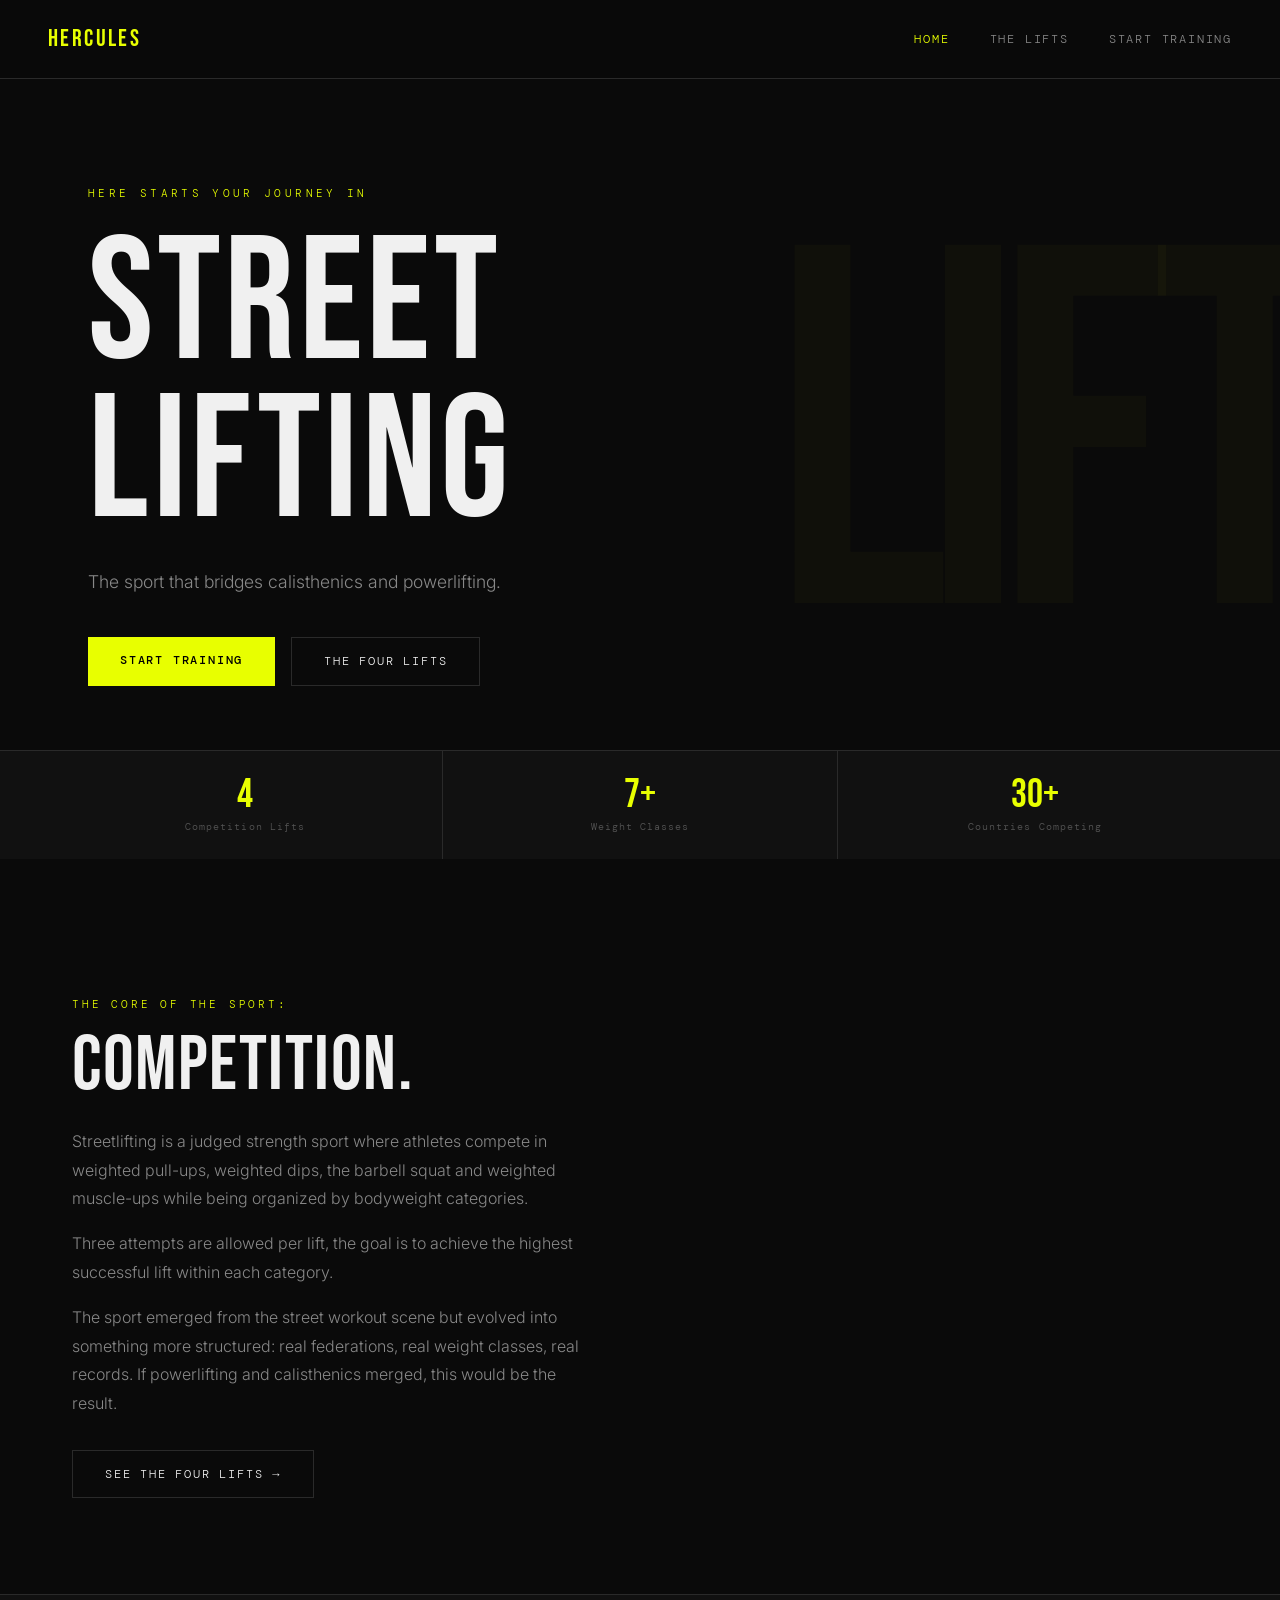
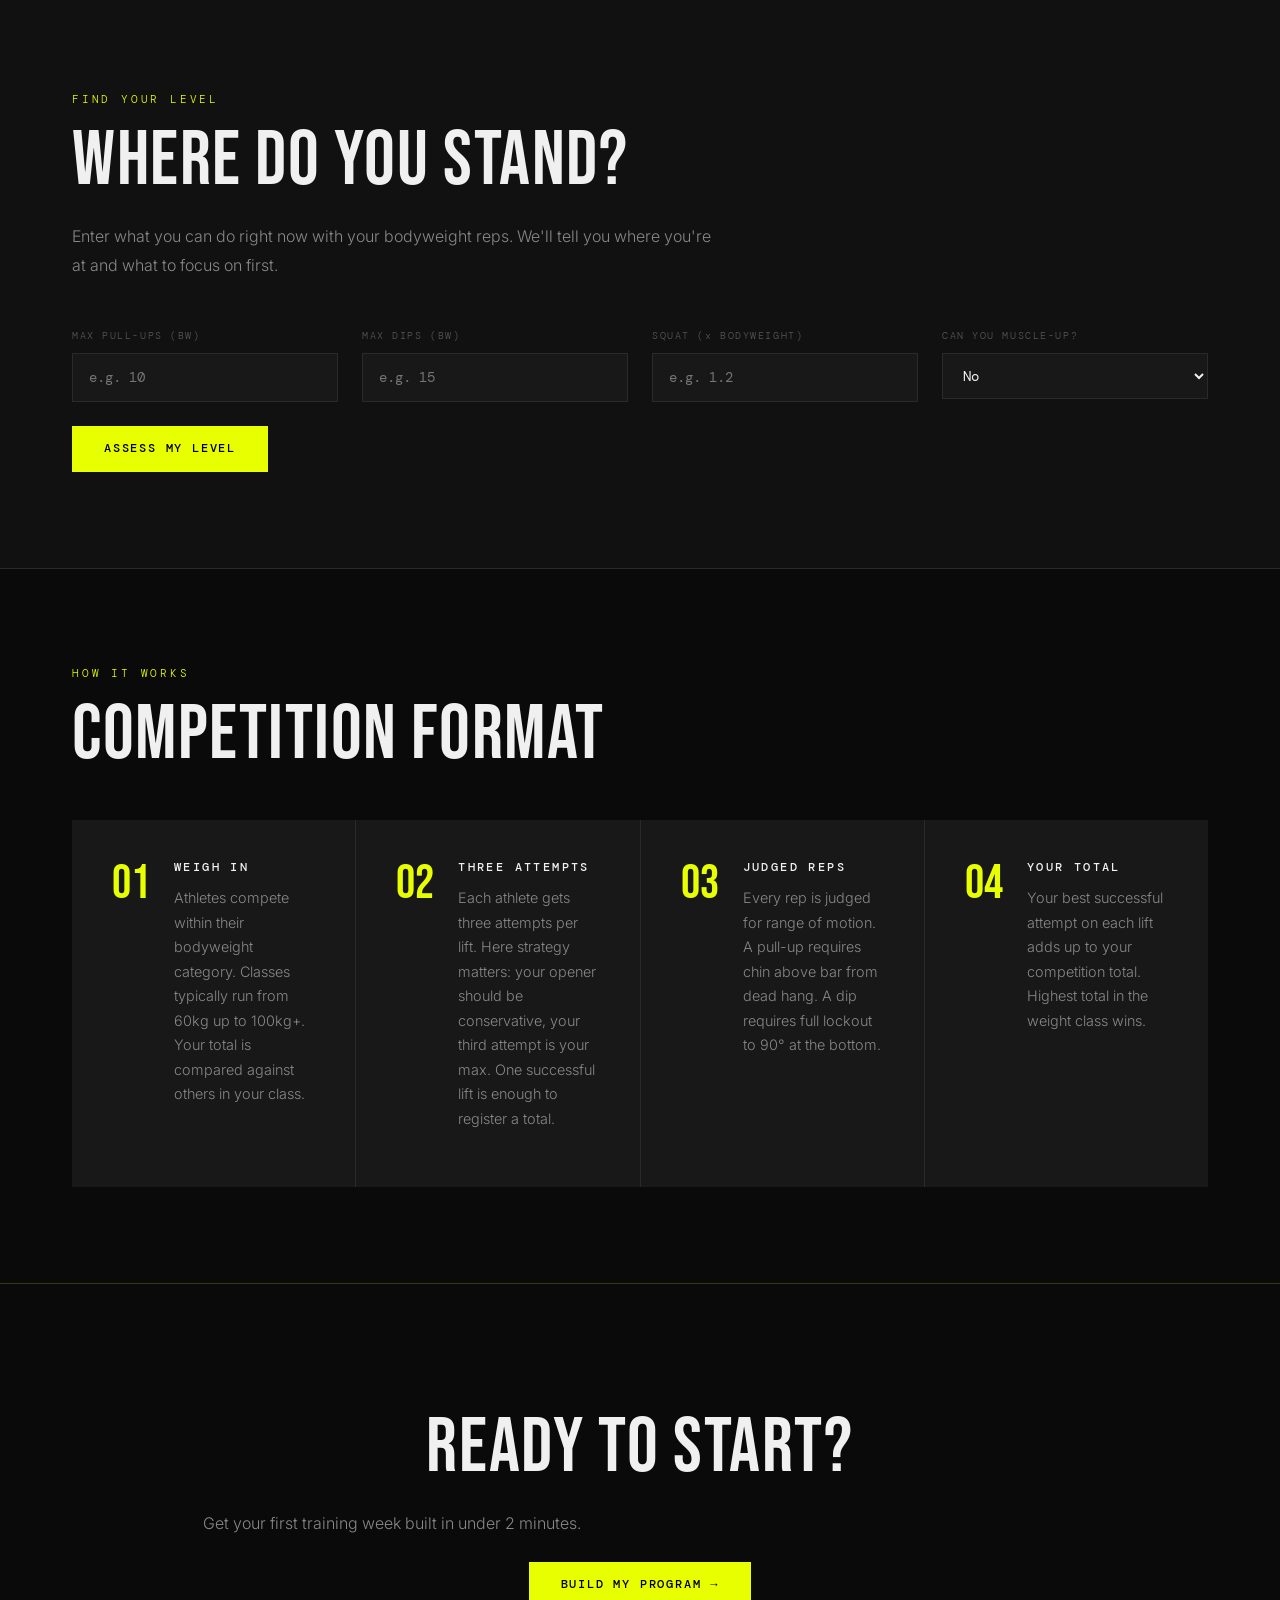
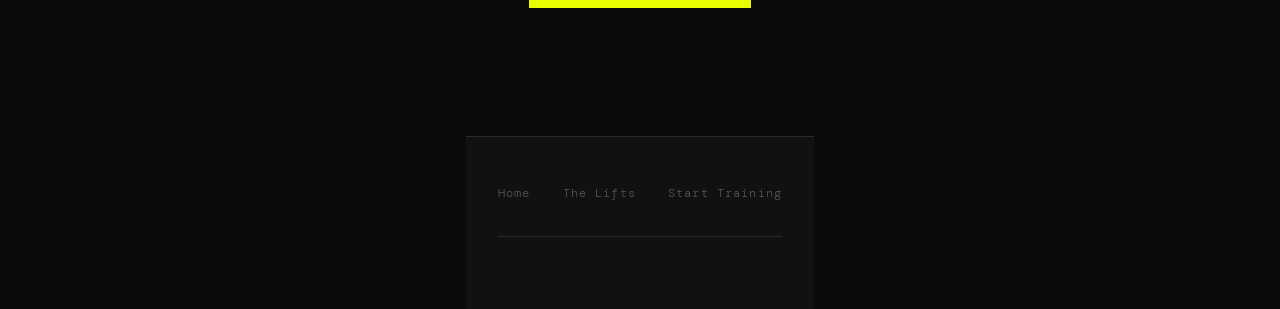
==== commit 11deba90: "fixed tools to give more useful warmups/rest" ====
--- a/index.html
+++ b/index.html
@@ -3,7 +3,7 @@
 <head>
   <meta charset="UTF-8" />
   <meta name="viewport" content="width=device-width, initial-scale=1.0" />
-  <title>STREETLIFTING — The Sport</title>
+  <title>STREETLIFTING: The Sport</title>
   <link rel="stylesheet" href="https://cdn.jsdelivr.net/npm/bootstrap@5.3.3/dist/css/bootstrap.min.css" />
   <link rel="stylesheet" href="css/style.css" />
   <link href="https://fonts.googleapis.com/css2?family=Bebas+Neue&family=DM+Mono:wght@400;500&family=Inter:wght@300;400;500&display=swap" rel="stylesheet" />
@@ -66,7 +66,7 @@
     <div class="container-sl">
       <div class="section-eyebrow">FIND YOUR LEVEL</div>
       <h2 class="section-title">WHERE DO YOU STAND?</h2>
-      <p class="body-text mb-5">Enter what you can do right now — no weight added, just your bodyweight reps. We'll tell you where you're at and what to focus on first.</p>
+      <p class="body-text mb-5">Enter what you can do right now with your bodyweight reps. We'll tell you where you're at and what to focus on first.</p>
 
       <div class="assessment-grid" id="assessmentForm">
         <div class="assess-input-group">
@@ -114,14 +114,14 @@
           <div class="step-num">02</div>
           <div class="step-content">
             <h3>THREE ATTEMPTS</h3>
-            <p>Each athlete gets three attempts per lift. Strategy matters — your opener should be conservative, your third attempt is your max. One successful lift is enough to register a total.</p>
+            <p>Each athlete gets three attempts per lift. Here strategy matters: your opener should be conservative, your third attempt is your max. One successful lift is enough to register a total.</p>
           </div>
         </div>
         <div class="format-step">
           <div class="step-num">03</div>
           <div class="step-content">
             <h3>JUDGED REPS</h3>
-            <p>Every rep is judged for range of motion. A pull-up requires chin above bar from dead hang. A dip requires full lockout to 90° at the bottom. No half reps.</p>
+            <p>Every rep is judged for range of motion. A pull-up requires chin above bar from dead hang. A dip requires full lockout to 90° at the bottom.</p>
           </div>
         </div>
         <div class="format-step">
--- a/css/style.css
+++ b/css/style.css
@@ -571,15 +571,15 @@
 }
 
 .standards-list li::before {
-  content: '✓';
+  content: '—';
   position: absolute;
   left: 0;
-  color: var(--green);
+  color: var(--accent);
   font-size: 0.75rem;
 }
 
 .redlight-list li::before {
-  content: '✗';
+  content: '—';
   position: absolute;
   left: 0;
   color: var(--red);
@@ -841,6 +841,12 @@
 
 .program-result { margin-top: 2.5rem; animation: fadeUp 0.3s ease both; }
 
+.program-variants {
+  display: flex;
+  flex-direction: column;
+  gap: 3rem;
+}
+
 .program-result-header {
   margin-bottom: 2rem;
   padding-bottom: 1.5rem;
@@ -895,13 +901,19 @@
 
 .session-ex {
   display: flex;
+  flex-direction: column;
+  gap: 0.35rem;
+  padding-bottom: 0.75rem;
+  border-bottom: 1px solid var(--border);
+}
+
+.session-ex:last-child { border-bottom: none; }
+
+.session-ex-row {
+  display: flex;
   justify-content: space-between;
   align-items: baseline;
-  padding-bottom: 0.5rem;
-  border-bottom: 1px solid var(--border);
-}
-
-.session-ex:last-child { border-bottom: none; }
+}
 
 .session-ex-name {
   font-size: 0.85rem;
@@ -912,6 +924,8 @@
   font-family: var(--font-mono);
   font-size: 0.75rem;
   color: var(--accent);
+  flex-shrink: 0;
+  margin-left: 1rem;
 }
 
 .program-note {
@@ -983,4 +997,12 @@
 }
 
 /* Bootstrap override — kill purple */
-.btn { border-radius: 0; }+.btn { border-radius: 0; }
+
+/* Remove number input spinners */
+input[type=number]::-webkit-inner-spin-button,
+input[type=number]::-webkit-outer-spin-button {
+  -webkit-appearance: none;
+  margin: 0;
+}
+input[type=number] { -moz-appearance: textfield; appearance: textfield; }
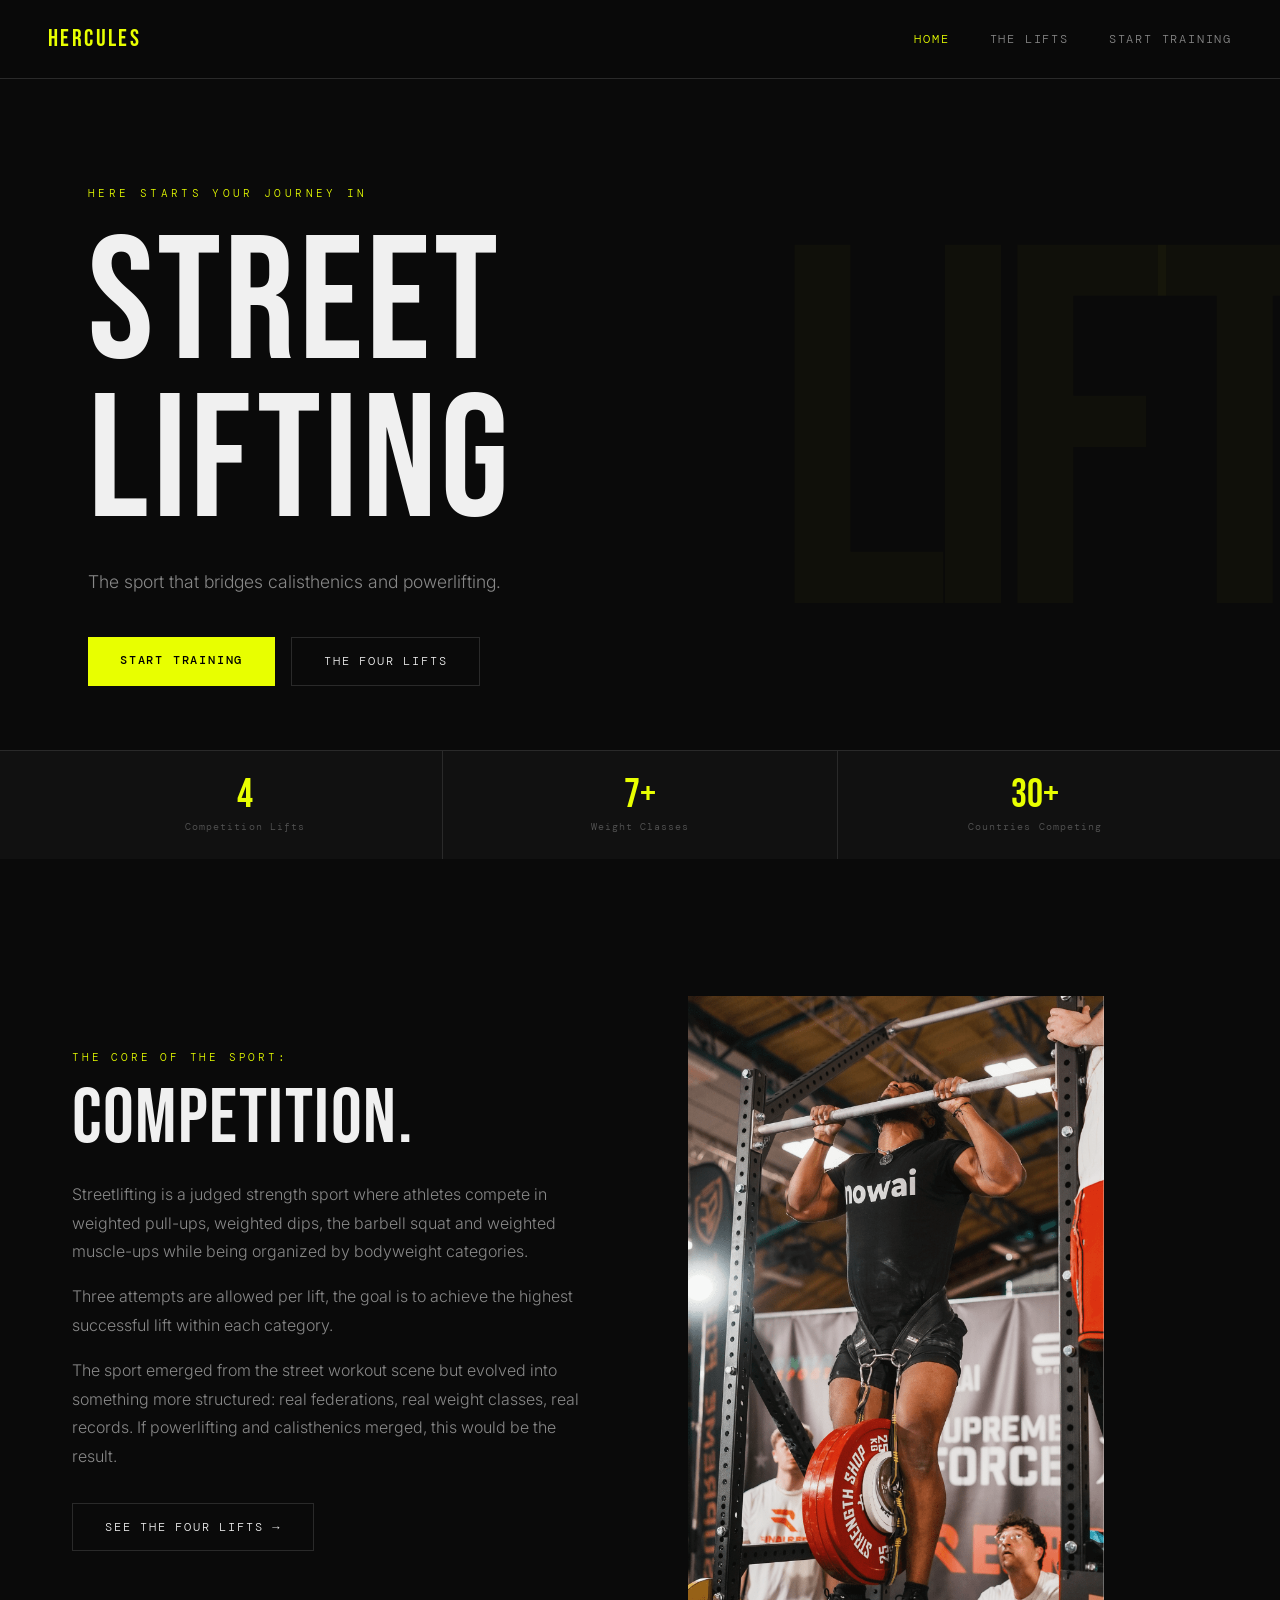
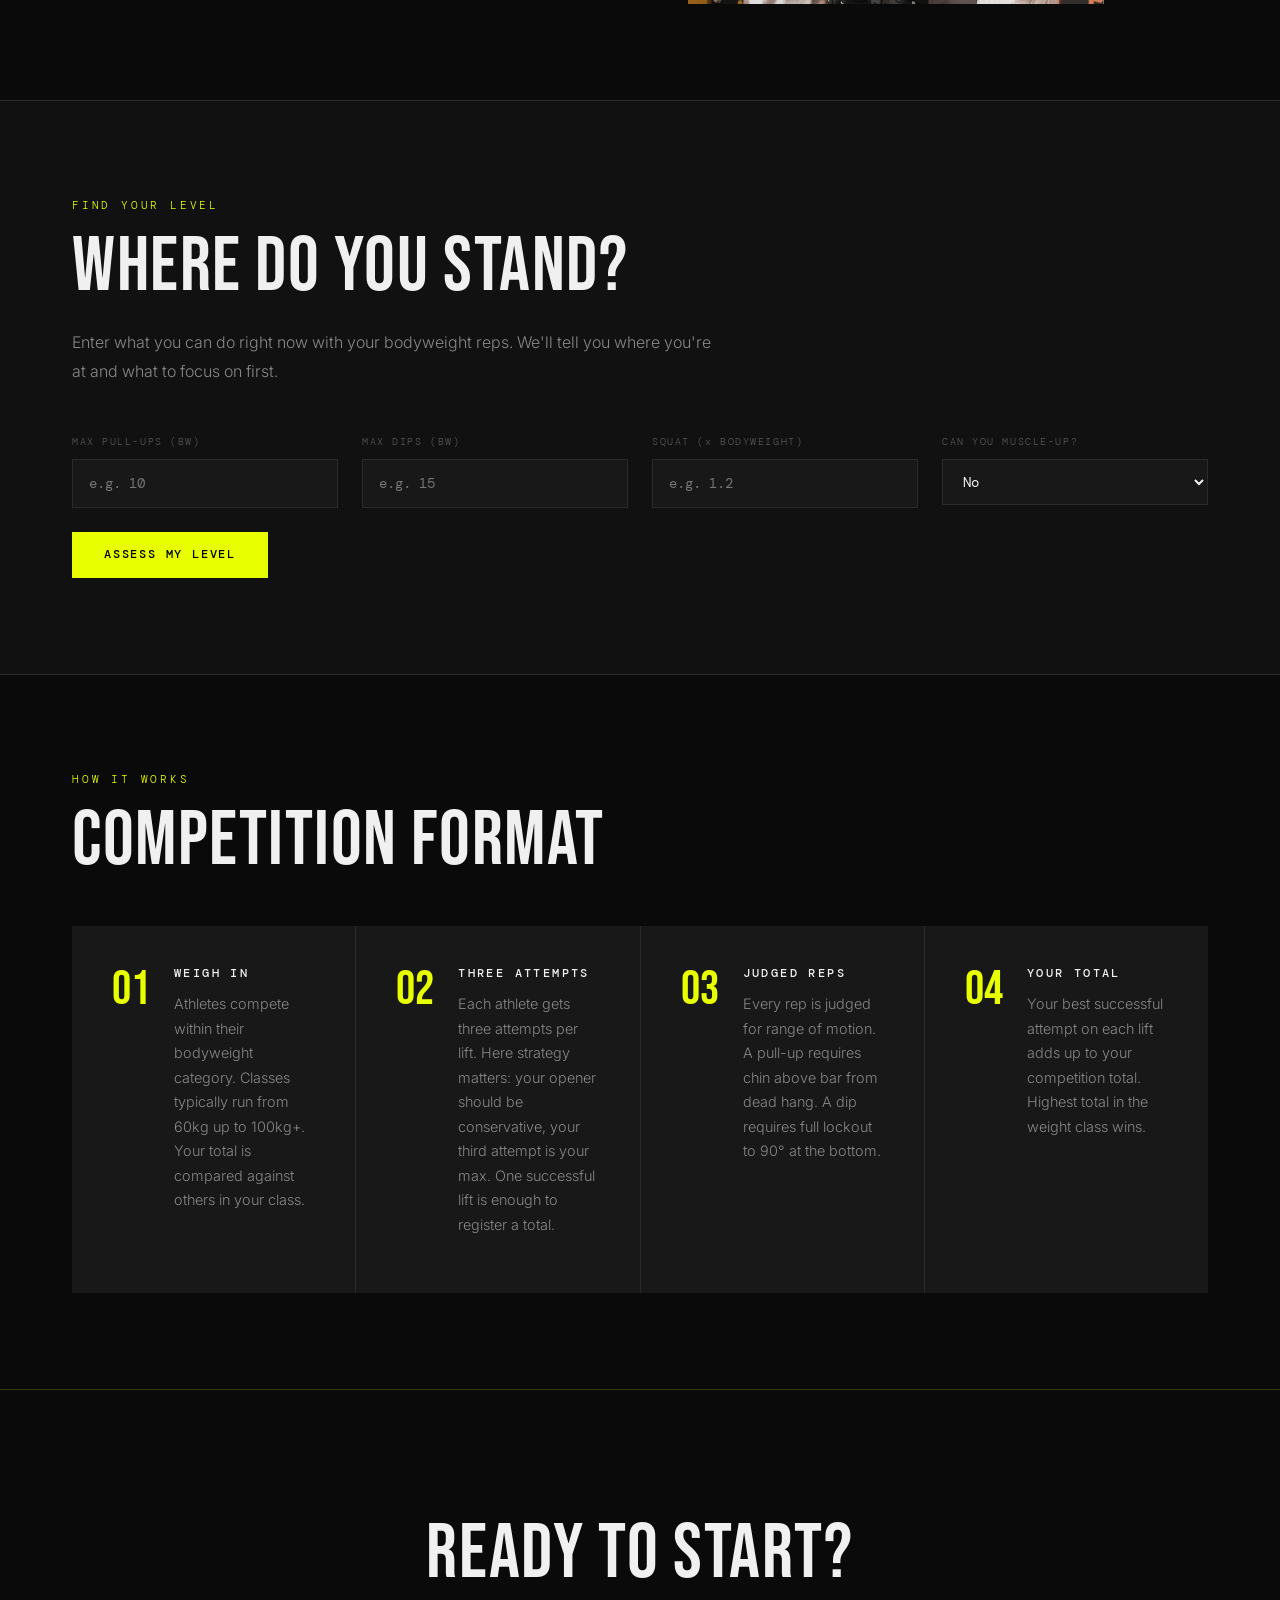
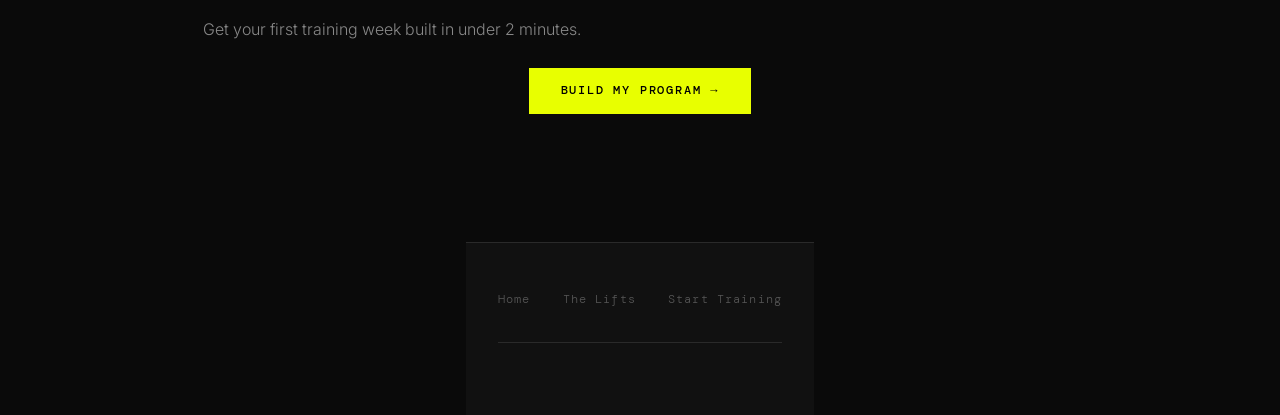
==== commit 38d7ce96: "added images folder" ====
--- a/index.html
+++ b/index.html
@@ -56,6 +56,9 @@
           <p class="body-text">Three attempts are allowed per lift, the goal is to achieve the highest successful lift within each category.</p>
           <p class="body-text">The sport emerged from the street workout scene but evolved into something more structured: real federations, real weight classes, real records. If powerlifting and calisthenics merged, this would be the result.</p>
           <a href="lifts.html" class="btn-ghost-sl mt-3 d-inline-block">SEE THE FOUR LIFTS →</a>
+        </div>
+        <div class="split-image">
+          <img src="images/streetlifting.png" alt="Streetlifting competition" class="split-img" />
         </div>
       </div>
     </div>
--- a/css/style.css
+++ b/css/style.css
@@ -369,8 +369,21 @@
   text-align: center;
 }
 
+.split-image {
+  position: relative;
+}
+
+.split-img {
+  width: 80%;
+  height: 80%;
+  object-fit: cover;
+  display: block;
+  filter: grayscale(20%);
+}
+
 @media (max-width: 900px) {
   .split-layout { grid-template-columns: 1fr; gap: 3rem; }
+  .split-image { max-height: 400px; overflow: hidden; }
 }
 
 /* ============================================
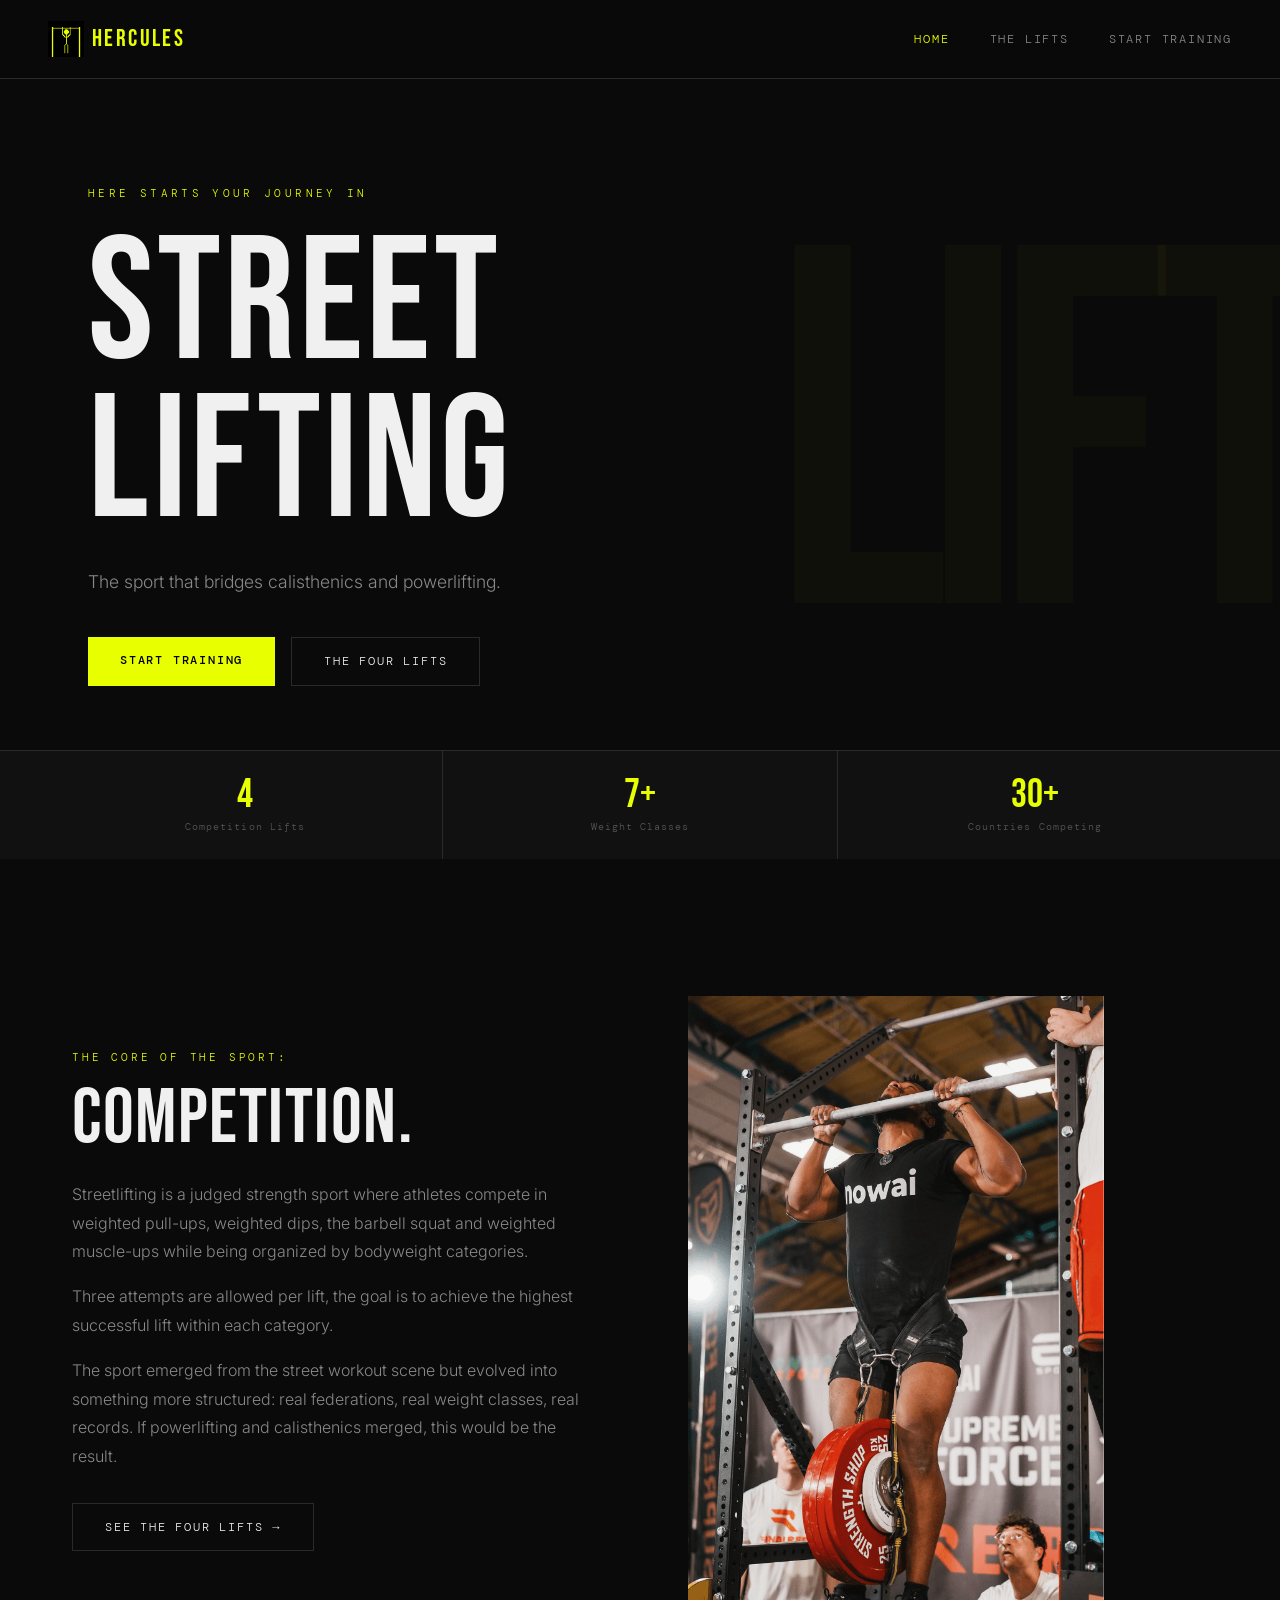
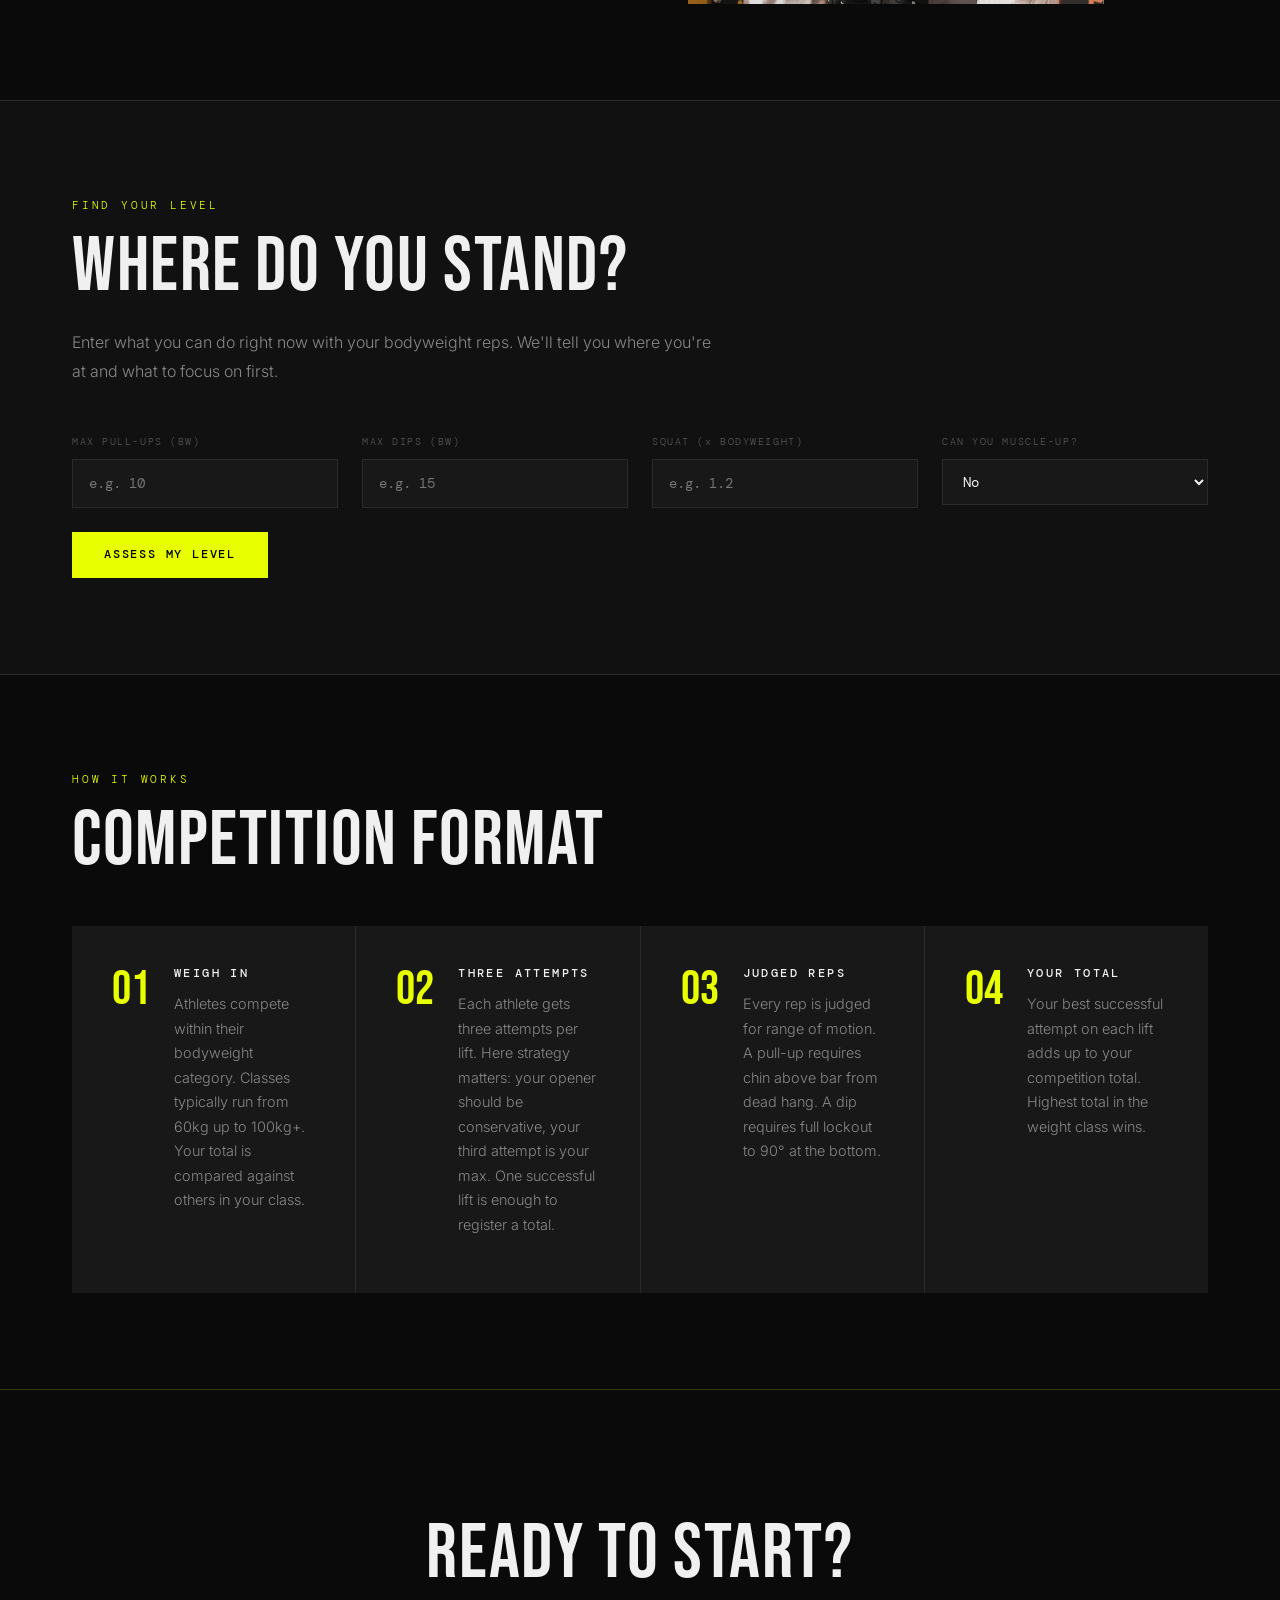
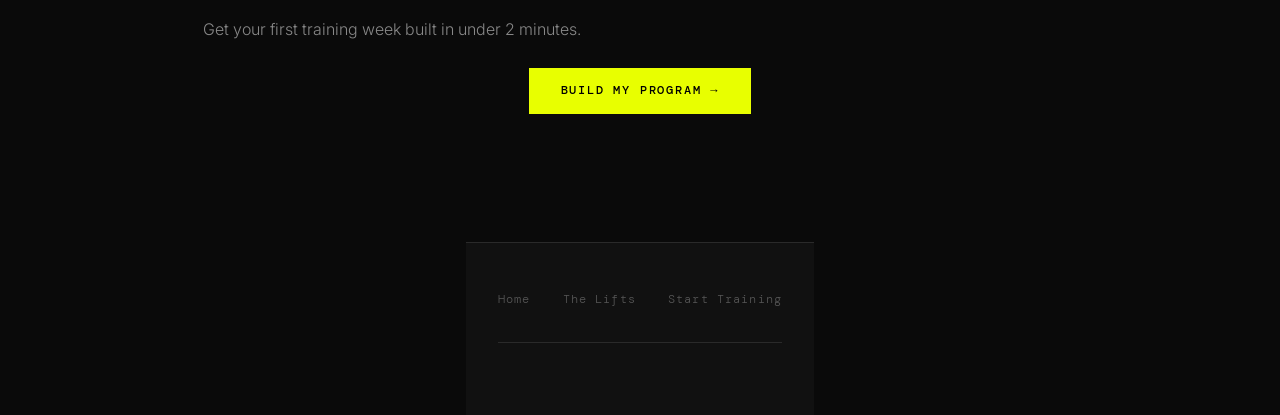
==== commit cce8d6aa: "added icon on the website" ====
--- a/index.html
+++ b/index.html
@@ -4,6 +4,7 @@
   <meta charset="UTF-8" />
   <meta name="viewport" content="width=device-width, initial-scale=1.0" />
   <title>STREETLIFTING: The Sport</title>
+  <link rel="icon" href="favicon.ico" />
   <link rel="stylesheet" href="https://cdn.jsdelivr.net/npm/bootstrap@5.3.3/dist/css/bootstrap.min.css" />
   <link rel="stylesheet" href="css/style.css" />
   <link href="https://fonts.googleapis.com/css2?family=Bebas+Neue&family=DM+Mono:wght@400;500&family=Inter:wght@300;400;500&display=swap" rel="stylesheet" />
@@ -12,7 +13,7 @@
 
   <!-- NAV -->
   <nav class="site-nav" id="navbar">
-    <a href="index.html" class="nav-logo">HERCULES</a>
+    <a href="index.html" class="nav-logo"><img src="favicon.ico" class="nav-logo-icon" alt="" />HERCULES</a>
     <div class="nav-links">
       <a href="index.html" class="active">HOME</a>
       <a href="lifts.html">THE LIFTS</a>
--- a/css/style.css
+++ b/css/style.css
@@ -63,6 +63,15 @@
   letter-spacing: 0.1em;
   color: var(--accent);
   text-decoration: none;
+  display: flex;
+  align-items: center;
+  gap: 0.5rem;
+}
+
+.nav-logo-icon {
+  width: 36px;
+  height: 36px;
+  object-fit: contain;
 }
 
 .nav-links {
@@ -528,6 +537,16 @@
 .lift-panel { display: none; }
 .lift-panel.active { display: block; animation: fadeUp 0.3s ease both; }
 
+.lift-panel-img {
+  width: 100%;
+  height: 340px;
+  object-fit: contain;
+  display: block;
+  margin-bottom: 3.5rem;
+  filter: grayscale(15%);
+  background: var(--bg-black);
+}
+
 .lift-detail-layout {
   display: grid;
   grid-template-columns: 1fr 380px;
